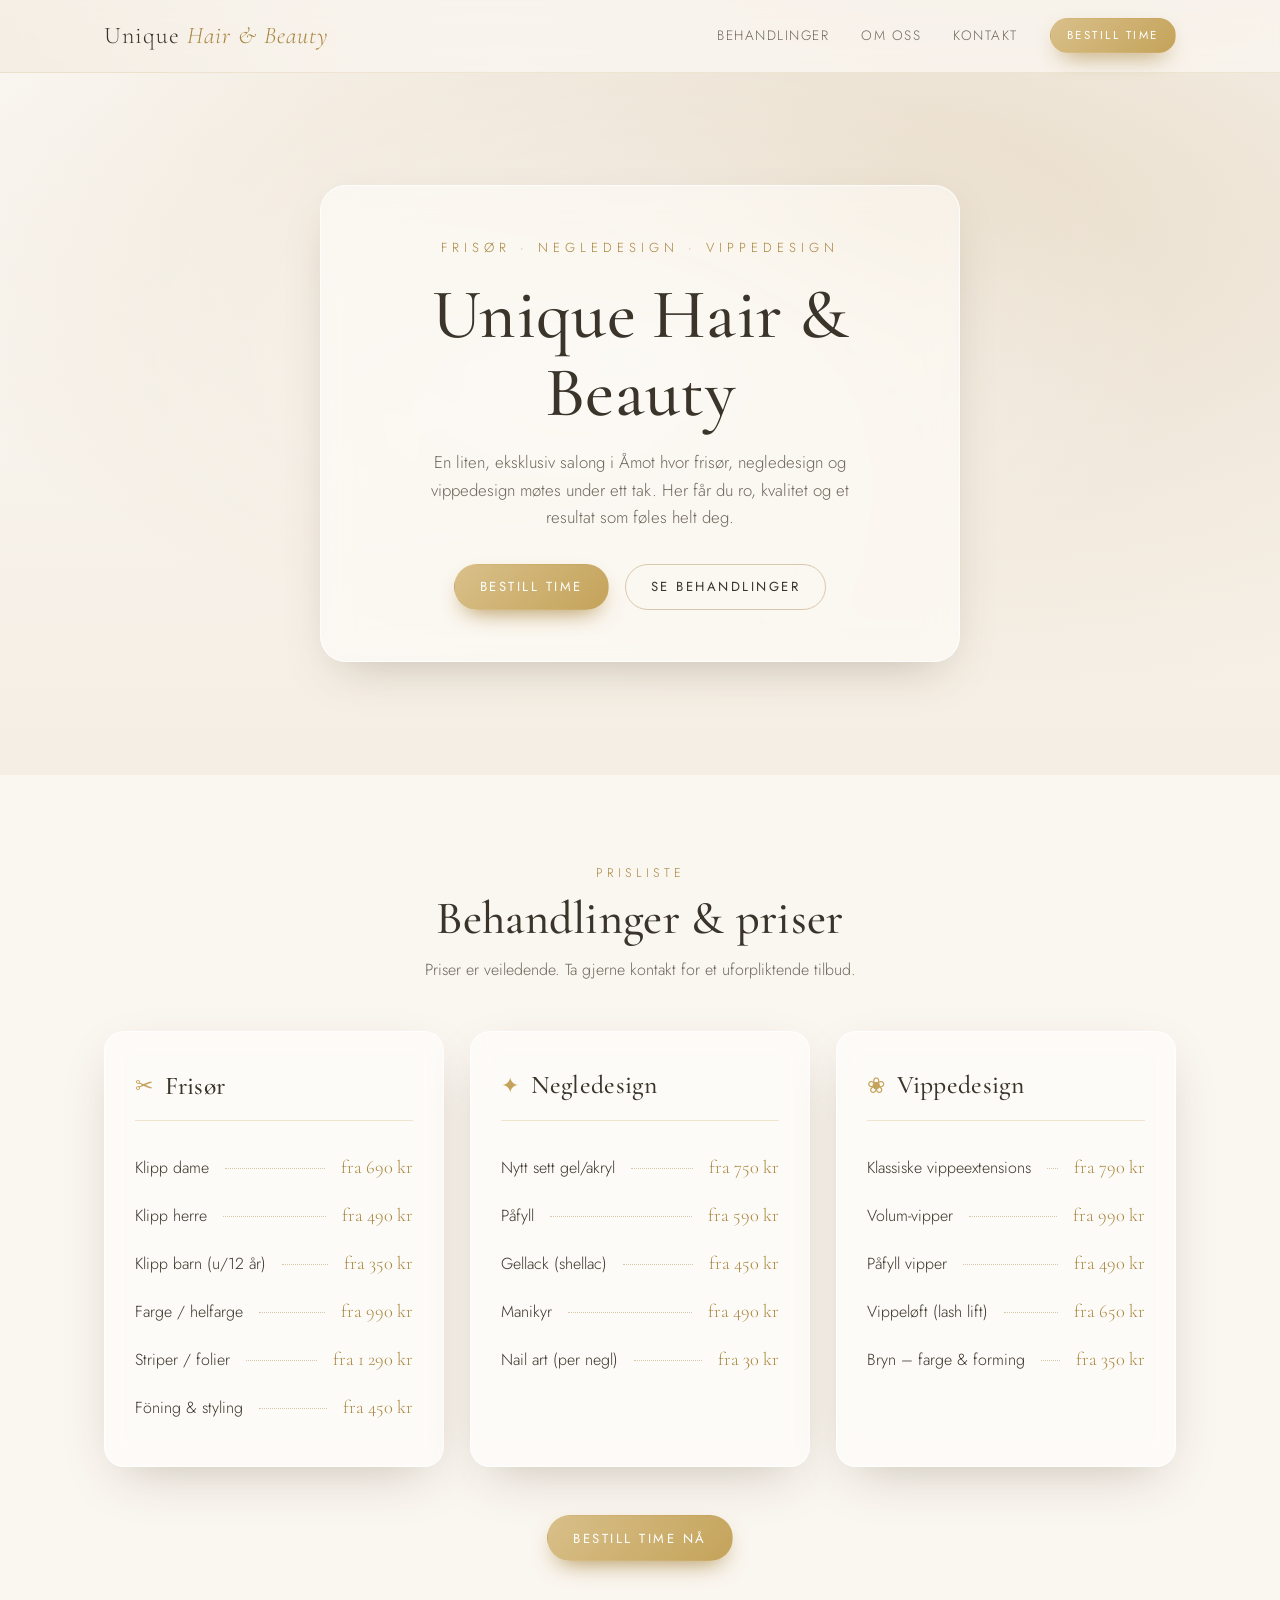
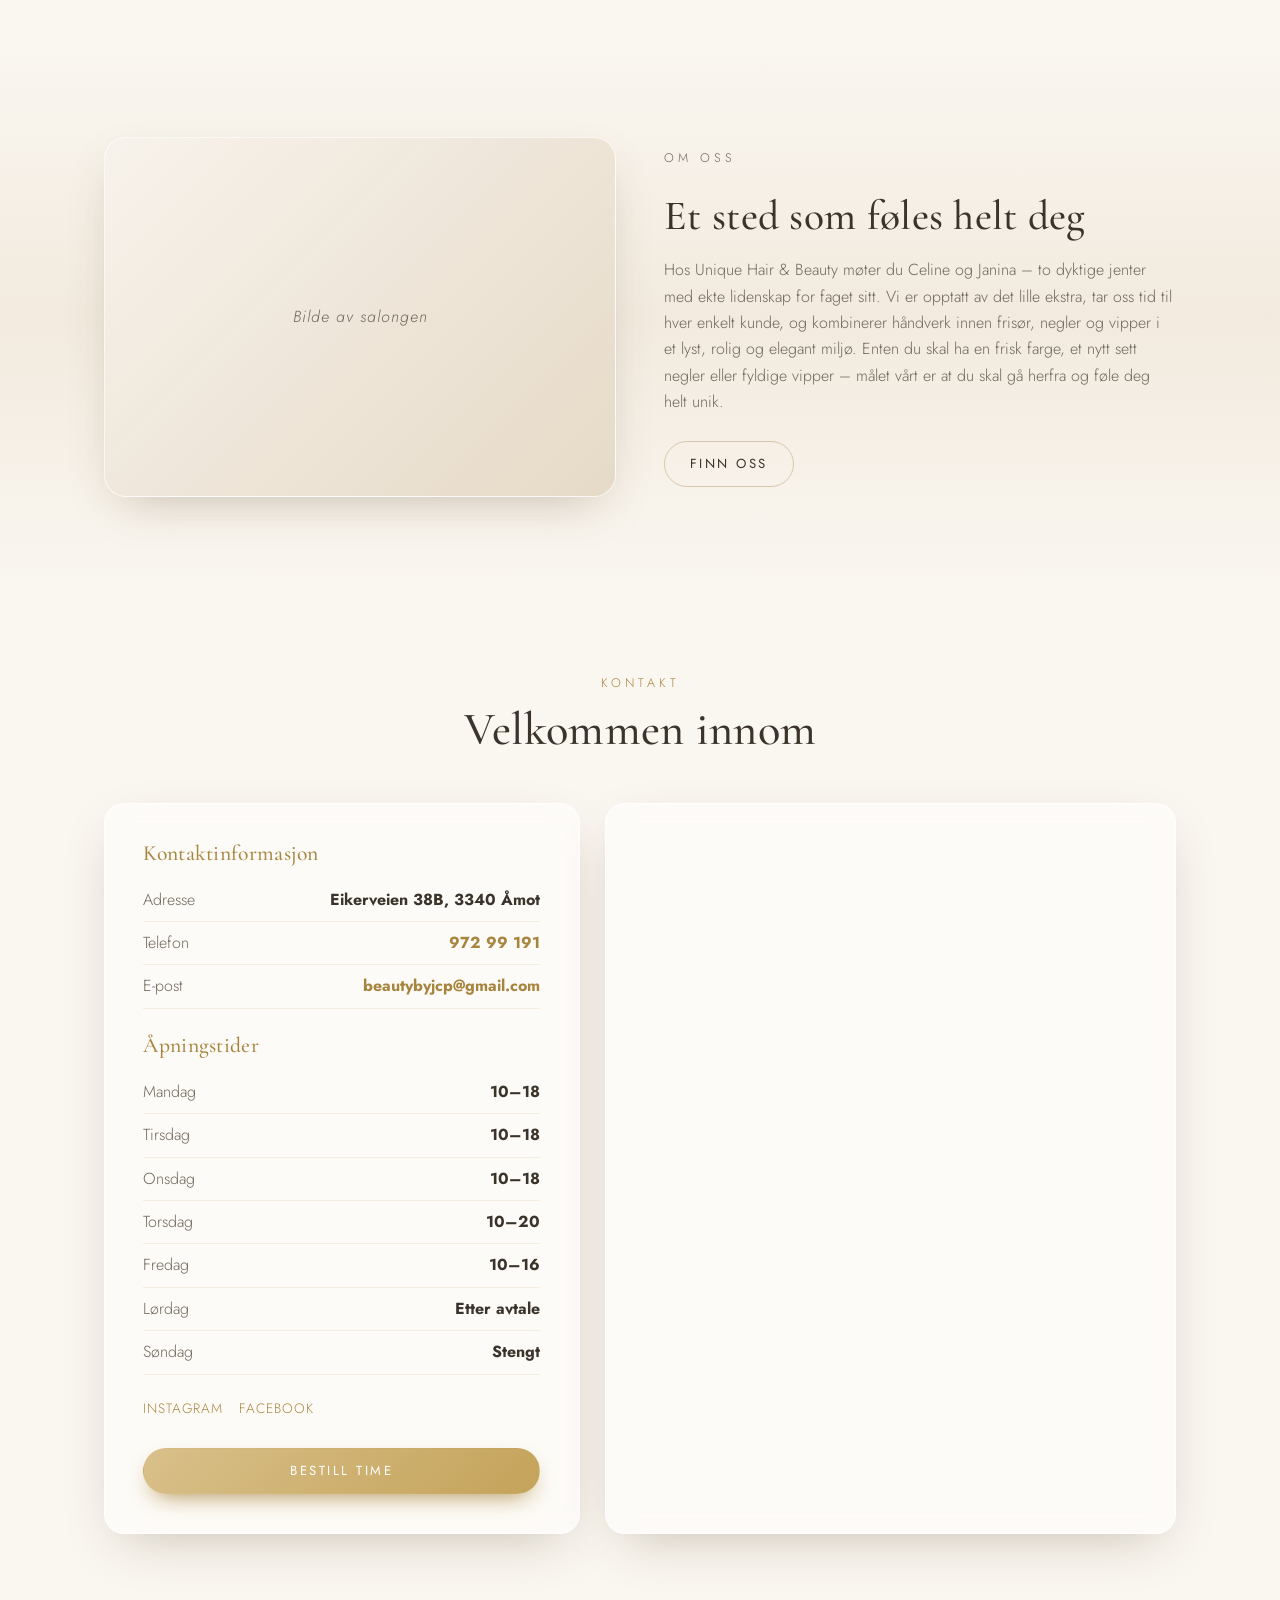
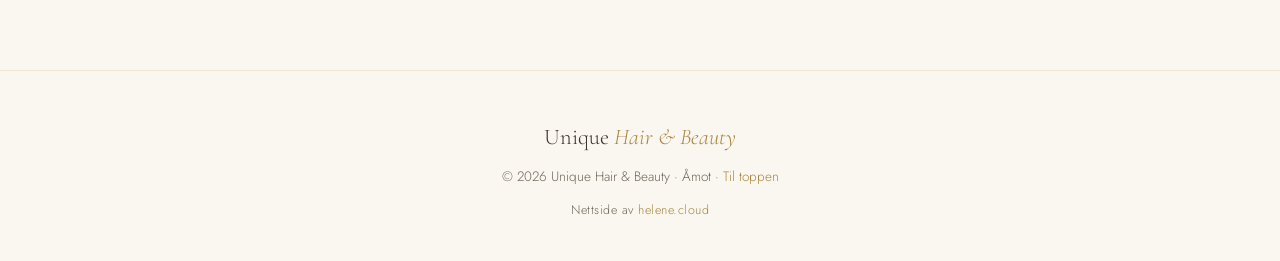
==== index.html @ 345d367b "Unique Hair & Beauty – nettside med CMS Statisk one-page med frostet-glass-design, behandlinger/pris" ====
<!DOCTYPE html>
<html lang="no">
<head>
  <meta charset="UTF-8" />
  <meta name="viewport" content="width=device-width, initial-scale=1.0" />
  <title>Unique Hair & Beauty – Frisør, negler og vipper i Åmot</title>
  <meta name="description" content="Unique Hair & Beauty i Åmot tilbyr frisør, negledesign og vippedesign i et lyst og elegant miljø. Bestill time enkelt på nett." />

  <!-- Open Graph (deling på Facebook/Insta) -->
  <meta property="og:title" content="Unique Hair & Beauty – Åmot" />
  <meta property="og:description" content="Frisør · Negledesign · Vippedesign i Åmot." />
  <meta property="og:type" content="website" />

  <!-- Fonter -->
  <link rel="preconnect" href="https://fonts.googleapis.com" />
  <link rel="preconnect" href="https://fonts.gstatic.com" crossorigin />
  <link href="https://fonts.googleapis.com/css2?family=Cormorant+Garamond:ital,wght@0,400;0,500;0,600;1,400&family=Jost:wght@300;400;500&display=swap" rel="stylesheet" />

  <link rel="icon" type="image/svg+xml" href="assets/favicon.svg" />
  <link rel="stylesheet" href="css/style.css" />
</head>
<body>

  <!-- ===================== NAVIGASJON ===================== -->
  <header class="nav" id="top">
    <div class="nav__inner">
      <a href="#top" class="nav__brand">
        <!-- Bytt ut med logo: <img src="assets/logo.png" alt="Unique Hair & Beauty" class="nav__logo"> -->
        <span class="nav__brand-text">Unique <em>Hair &amp; Beauty</em></span>
      </a>

      <nav class="nav__links" id="navLinks">
        <a href="#behandlinger">Behandlinger</a>
        <a href="#om">Om oss</a>
        <a href="#kontakt">Kontakt</a>
        <a href="#" class="btn btn--gold nav__cta" data-booking>Bestill time</a>
      </nav>

      <button class="nav__toggle" id="navToggle" aria-label="Meny">
        <span></span><span></span><span></span>
      </button>
    </div>
  </header>

  <!-- ===================== HERO ===================== -->
  <section class="hero">
    <div class="hero__overlay"></div>
    <div class="hero__content frost">
      <p class="hero__eyebrow" data-slagord>Frisør · Negledesign · Vippedesign</p>
      <h1 class="hero__title" data-navn>Unique Hair &amp; Beauty</h1>
      <p class="hero__lead" data-kort>En liten, eksklusiv salong i Åmot.</p>
      <div class="hero__actions">
        <a href="#" class="btn btn--gold" data-booking>Bestill time</a>
        <a href="#behandlinger" class="btn btn--ghost">Se behandlinger</a>
      </div>
    </div>
  </section>

  <!-- ===================== BEHANDLINGER & PRISER ===================== -->
  <section class="section" id="behandlinger">
    <div class="section__head">
      <p class="eyebrow">Prisliste</p>
      <h2>Behandlinger &amp; priser</h2>
      <p class="section__sub">Priser er veiledende. Ta gjerne kontakt for et uforpliktende tilbud.</p>
    </div>

    <div class="cards" id="prisCards">
      <!-- Fylles automatisk fra js/data.js -->
    </div>

    <div class="section__cta">
      <a href="#" class="btn btn--gold" data-booking>Bestill time nå</a>
    </div>
  </section>

  <!-- ===================== OM OSS ===================== -->
  <section class="section section--alt" id="om">
    <div class="om">
      <div class="om__media frost" aria-hidden="true">
        <!-- Bytt ut med bilde av salongen: <img src="assets/salong.jpg" alt="Salongen"> -->
        <span class="om__placeholder">Bilde av salongen</span>
      </div>
      <div class="om__text">
        <p class="eyebrow">Om oss</p>
        <h2>Et sted som føles helt deg</h2>
        <p data-omoss></p>
        <a href="#kontakt" class="btn btn--ghost">Finn oss</a>
      </div>
    </div>
  </section>

  <!-- ===================== KONTAKT ===================== -->
  <section class="section" id="kontakt">
    <div class="section__head">
      <p class="eyebrow">Kontakt</p>
      <h2>Velkommen innom</h2>
    </div>

    <div class="kontakt">
      <div class="kontakt__info frost">
        <h3>Kontaktinformasjon</h3>
        <ul class="kontakt__list">
          <li><span>Adresse</span><strong data-adresse>Åmot</strong></li>
          <li><span>Telefon</span><strong><a data-tel href="#">—</a></strong></li>
          <li><span>E-post</span><strong><a data-epost href="#">—</a></strong></li>
        </ul>

        <h3>Åpningstider</h3>
        <ul class="kontakt__hours" id="apningstider"></ul>

        <div class="kontakt__social" id="social"></div>

        <a href="#" class="btn btn--gold kontakt__book" data-booking>Bestill time</a>
      </div>

      <div class="kontakt__map frost">
        <!-- Google Maps: erstatt q= med nøyaktig adresse når den er klar -->
        <iframe
          title="Kart til Unique Hair & Beauty"
          src="https://www.google.com/maps?q=Åmot,%203340&output=embed"
          loading="lazy"
          referrerpolicy="no-referrer-when-downgrade"></iframe>
      </div>
    </div>
  </section>

  <!-- ===================== FOOTER ===================== -->
  <footer class="footer">
    <p class="footer__brand">Unique <em>Hair &amp; Beauty</em></p>
    <p class="footer__small">© <span id="year"></span> Unique Hair &amp; Beauty · Åmot ·
      <a href="#top">Til toppen</a></p>
    <p class="footer__credit">Nettside av <a href="https://helene.cloud" target="_blank" rel="noopener">helene.cloud</a></p>
  </footer>

  <script src="js/data.js"></script>
  <script src="js/main.js"></script>
</body>
</html>
---- css/style.css ----
/* ============================================================
   UNIQUE HAIR & BEAUTY – STIL
   Palett: hvit · beige · frost (frostet glass) · gulldetaljer
   ============================================================ */

:root {
  --white:      #ffffff;
  --cream:      #faf6f0;   /* svært lys beige bakgrunn */
  --beige:      #efe6d8;
  --beige-deep: #e3d4bd;
  --sand:       #d8c7ad;
  --gold:       #c4a35a;
  --gold-soft:  #d9c08a;
  --gold-deep:  #a8853f;
  --ink:        #3a342b;   /* myk mørk brun-grå tekst */
  --ink-soft:   #6f675b;
  --frost-bg:   rgba(255, 255, 255, 0.55);
  --frost-brd:  rgba(255, 255, 255, 0.75);
  --shadow:     0 18px 50px -20px rgba(90, 70, 40, 0.35);

  --serif: "Cormorant Garamond", Georgia, serif;
  --sans:  "Jost", "Helvetica Neue", Arial, sans-serif;

  --maxw: 1120px;
}

* { box-sizing: border-box; margin: 0; padding: 0; }

html { scroll-behavior: smooth; }

body {
  font-family: var(--sans);
  font-weight: 300;
  color: var(--ink);
  line-height: 1.65;
  background:
    radial-gradient(120% 90% at 80% -10%, var(--beige) 0%, transparent 55%),
    radial-gradient(110% 80% at -10% 10%, var(--beige-deep) 0%, transparent 45%),
    var(--cream);
  background-attachment: fixed;
  -webkit-font-smoothing: antialiased;
}

h1, h2, h3 { font-family: var(--serif); font-weight: 500; line-height: 1.1; letter-spacing: .3px; }
em { font-style: italic; }
a { color: inherit; text-decoration: none; }

/* ---- Frostet glass ---- */
.frost {
  background: var(--frost-bg);
  -webkit-backdrop-filter: blur(14px) saturate(140%);
  backdrop-filter: blur(14px) saturate(140%);
  border: 1px solid var(--frost-brd);
  box-shadow: var(--shadow);
}

/* ---- Knapper ---- */
.btn {
  display: inline-flex;
  align-items: center;
  justify-content: center;
  gap: .5em;
  padding: .85em 1.9em;
  font-family: var(--sans);
  font-size: .82rem;
  font-weight: 400;
  letter-spacing: 2.5px;
  text-transform: uppercase;
  border-radius: 999px;
  cursor: pointer;
  transition: transform .25s ease, box-shadow .25s ease, background .25s ease, color .25s ease;
  border: 1px solid transparent;
  white-space: nowrap;
}
.btn--gold {
  background: linear-gradient(135deg, var(--gold-soft), var(--gold));
  color: #fff;
  box-shadow: 0 10px 24px -10px var(--gold-deep);
}
.btn--gold:hover { transform: translateY(-2px); box-shadow: 0 16px 30px -12px var(--gold-deep); }
.btn--ghost {
  background: transparent;
  color: var(--ink);
  border-color: var(--sand);
}
.btn--ghost:hover { background: var(--white); border-color: var(--gold); color: var(--gold-deep); }

/* ---- Felles seksjoner ---- */
.eyebrow {
  font-size: .78rem;
  letter-spacing: 4px;
  text-transform: uppercase;
  color: var(--gold-deep);
  margin-bottom: .6rem;
}
.section { max-width: var(--maxw); margin: 0 auto; padding: 5.5rem 1.5rem; }
.section--alt { max-width: none; background: linear-gradient(180deg, transparent, rgba(227,212,189,.35), transparent); }
.section__head { text-align: center; max-width: 620px; margin: 0 auto 3rem; }
.section__head h2 { font-size: clamp(2rem, 4vw, 2.9rem); }
.section__sub { color: var(--ink-soft); margin-top: .8rem; }
.section__cta { text-align: center; margin-top: 3rem; }

/* ===================== NAV ===================== */
.nav {
  position: sticky; top: 0; z-index: 50;
  background: rgba(250, 246, 240, 0.7);
  -webkit-backdrop-filter: blur(12px);
  backdrop-filter: blur(12px);
  border-bottom: 1px solid rgba(196,163,90,.18);
}
.nav__inner {
  max-width: var(--maxw); margin: 0 auto;
  display: flex; align-items: center; justify-content: space-between;
  padding: 1rem 1.5rem;
}
.nav__brand-text { font-family: var(--serif); font-size: 1.5rem; letter-spacing: 1px; }
.nav__brand-text em { color: var(--gold-deep); }
.nav__logo { height: 46px; width: auto; display: block; }
.nav__links { display: flex; align-items: center; gap: 2rem; }
.nav__links a:not(.btn) {
  font-size: .85rem; letter-spacing: 1.5px; text-transform: uppercase;
  color: var(--ink-soft); position: relative; padding-bottom: 2px;
}
.nav__links a:not(.btn)::after {
  content: ""; position: absolute; left: 0; bottom: -2px; height: 1px; width: 0;
  background: var(--gold); transition: width .3s ease;
}
.nav__links a:not(.btn):hover { color: var(--ink); }
.nav__links a:not(.btn):hover::after { width: 100%; }
.nav__cta { padding: .6em 1.4em; font-size: .72rem; }

.nav__toggle { display: none; background: none; border: 0; cursor: pointer; padding: 8px; }
.nav__toggle span { display: block; width: 24px; height: 2px; background: var(--ink); margin: 5px 0; transition: .3s; }

/* ===================== HERO ===================== */
.hero {
  position: relative; min-height: 78vh;
  display: flex; align-items: center; justify-content: center;
  padding: 4rem 1.5rem;
  background:
    linear-gradient(180deg, rgba(255,255,255,.2), rgba(239,230,216,.5)),
    radial-gradient(80% 70% at 70% 20%, var(--beige-deep), transparent),
    var(--cream);
  overflow: hidden;
}
.hero__overlay {
  position: absolute; inset: 0;
  background: radial-gradient(60% 60% at 50% 40%, rgba(255,255,255,.5), transparent 70%);
  pointer-events: none;
}
.hero__content { position: relative; text-align: center; padding: 3.2rem 2.6rem; border-radius: 26px; max-width: 640px; }
.hero__eyebrow { font-size: .82rem; letter-spacing: 5px; text-transform: uppercase; color: var(--gold-deep); margin-bottom: 1.1rem; }
.hero__title { font-size: clamp(2.6rem, 7vw, 4.4rem); }
.hero__lead { color: var(--ink-soft); margin: 1.1rem auto 2rem; max-width: 440px; font-size: 1.05rem; }
.hero__actions { display: flex; gap: 1rem; justify-content: center; flex-wrap: wrap; }

/* ===================== KORT / PRISER ===================== */
.cards { display: grid; grid-template-columns: repeat(auto-fit, minmax(280px, 1fr)); gap: 1.6rem; }
.card {
  background: var(--frost-bg);
  -webkit-backdrop-filter: blur(14px) saturate(140%);
  backdrop-filter: blur(14px) saturate(140%);
  border: 1px solid var(--frost-brd);
  box-shadow: var(--shadow);
  border-radius: 20px; padding: 2.2rem 1.9rem;
  transition: transform .3s ease;
}
.card:hover { transform: translateY(-4px); }
.card__head { display: flex; align-items: center; gap: .7rem; margin-bottom: 1.4rem; padding-bottom: 1rem; border-bottom: 1px solid rgba(196,163,90,.25); }
.card__icon { font-size: 1.4rem; color: var(--gold); }
.card__title { font-size: 1.6rem; }
.price { display: flex; justify-content: space-between; align-items: baseline; gap: 1rem; padding: .55rem 0; }
.price__name { color: var(--ink); }
.price__dots { flex: 1; border-bottom: 1px dotted var(--sand); transform: translateY(-4px); }
.price__amount { font-family: var(--serif); font-size: 1.15rem; color: var(--gold-deep); white-space: nowrap; }

/* ===================== OM OSS ===================== */
.om {
  max-width: var(--maxw); margin: 0 auto; padding: 0 1.5rem;
  display: grid; grid-template-columns: 1fr 1fr; gap: 3rem; align-items: center;
}
.om__media {
  border-radius: 22px; min-height: 360px;
  display: flex; align-items: center; justify-content: center;
  background:
    linear-gradient(135deg, rgba(255,255,255,.5), rgba(216,199,173,.4)),
    var(--beige);
  overflow: hidden;
}
.om__media img { width: 100%; height: 100%; object-fit: cover; }
.om__placeholder { color: var(--ink-soft); font-style: italic; letter-spacing: 1px; }
.om__text h2 { font-size: clamp(1.9rem, 3.5vw, 2.6rem); margin: .3rem 0 1.1rem; }
.om__text p { color: var(--ink-soft); margin-bottom: 1.6rem; }

/* ===================== KONTAKT ===================== */
.kontakt { max-width: var(--maxw); margin: 0 auto; display: grid; grid-template-columns: 1fr 1.2fr; gap: 1.6rem; }
.kontakt__info { border-radius: 20px; padding: 2.4rem; }
.kontakt__info h3 { font-size: 1.35rem; margin: 1.6rem 0 .8rem; color: var(--gold-deep); }
.kontakt__info h3:first-child { margin-top: 0; }
.kontakt__list li, .kontakt__hours li {
  display: flex; justify-content: space-between; gap: 1rem;
  padding: .5rem 0; border-bottom: 1px solid rgba(196,163,90,.15);
}
.kontakt__list span, .kontakt__hours span { color: var(--ink-soft); }
.kontakt__list a { color: var(--gold-deep); }
.kontakt__social { display: flex; gap: 1rem; margin-top: 1.4rem; }
.kontakt__social a { color: var(--gold-deep); font-size: .85rem; letter-spacing: 1px; text-transform: uppercase; }
.kontakt__book { margin-top: 1.8rem; width: 100%; }
.kontakt__map { border-radius: 20px; overflow: hidden; min-height: 420px; }
.kontakt__map iframe { width: 100%; height: 100%; min-height: 420px; border: 0; display: block; }

/* ===================== FOOTER ===================== */
.footer { text-align: center; padding: 3rem 1.5rem 2.5rem; border-top: 1px solid rgba(196,163,90,.2); margin-top: 3rem; }
.footer__brand { font-family: var(--serif); font-size: 1.4rem; }
.footer__brand em { color: var(--gold-deep); }
.footer__small { color: var(--ink-soft); font-size: .85rem; margin-top: .6rem; }
.footer__small a { color: var(--gold-deep); }
.footer__credit { font-size: .78rem; color: var(--ink-soft); margin-top: .8rem; letter-spacing: .5px; }
.footer__credit a { color: var(--gold-deep); }

/* ===================== RESPONSIV ===================== */
@media (max-width: 820px) {
  .nav__toggle { display: block; }
  .nav__links {
    position: absolute; top: 100%; right: 0; left: 0;
    flex-direction: column; align-items: stretch; gap: 0;
    background: rgba(250,246,240,.97);
    -webkit-backdrop-filter: blur(12px); backdrop-filter: blur(12px);
    padding: 1rem 1.5rem 1.5rem;
    border-bottom: 1px solid rgba(196,163,90,.2);
    transform: translateY(-12px); opacity: 0; pointer-events: none; transition: .25s;
  }
  .nav__links.open { transform: translateY(0); opacity: 1; pointer-events: auto; }
  .nav__links a:not(.btn) { padding: .9rem 0; border-bottom: 1px solid rgba(196,163,90,.12); }
  .nav__cta { margin-top: .8rem; text-align: center; }
  .om { grid-template-columns: 1fr; }
  .kontakt { grid-template-columns: 1fr; }
}
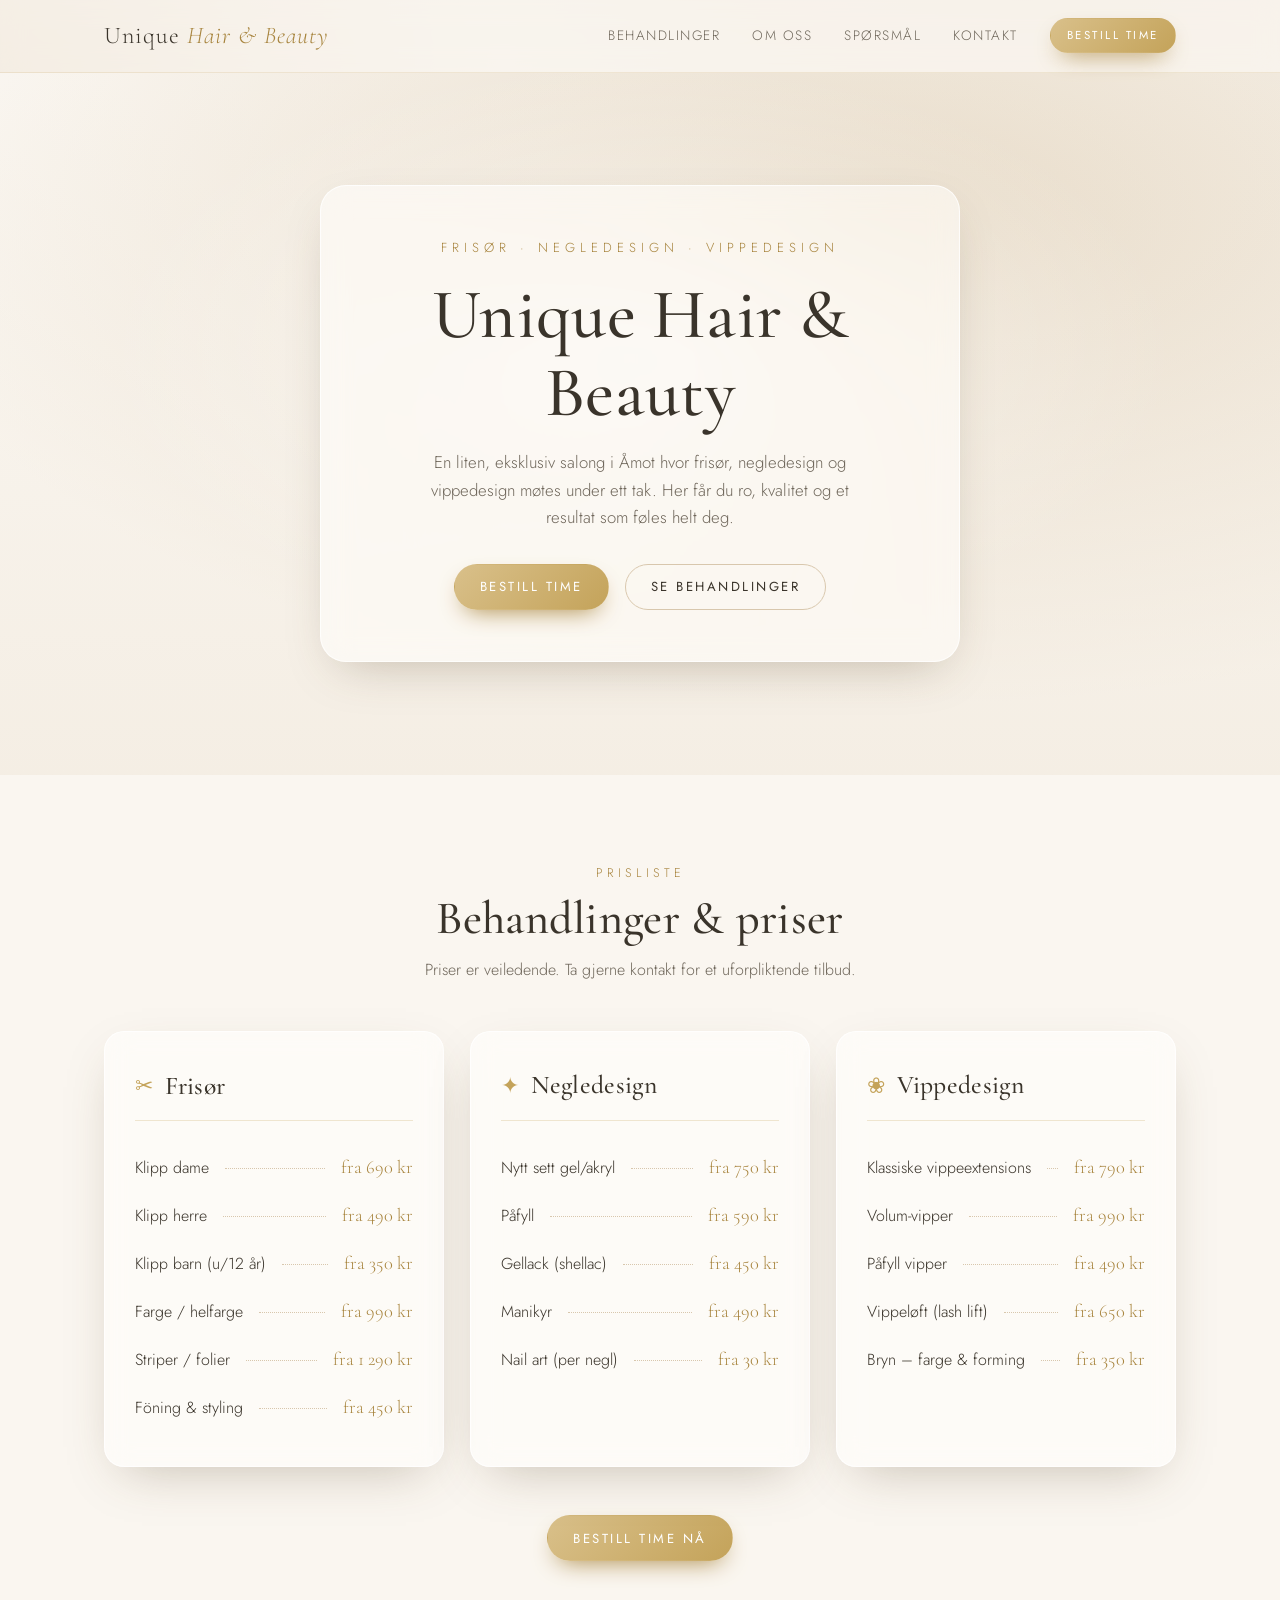
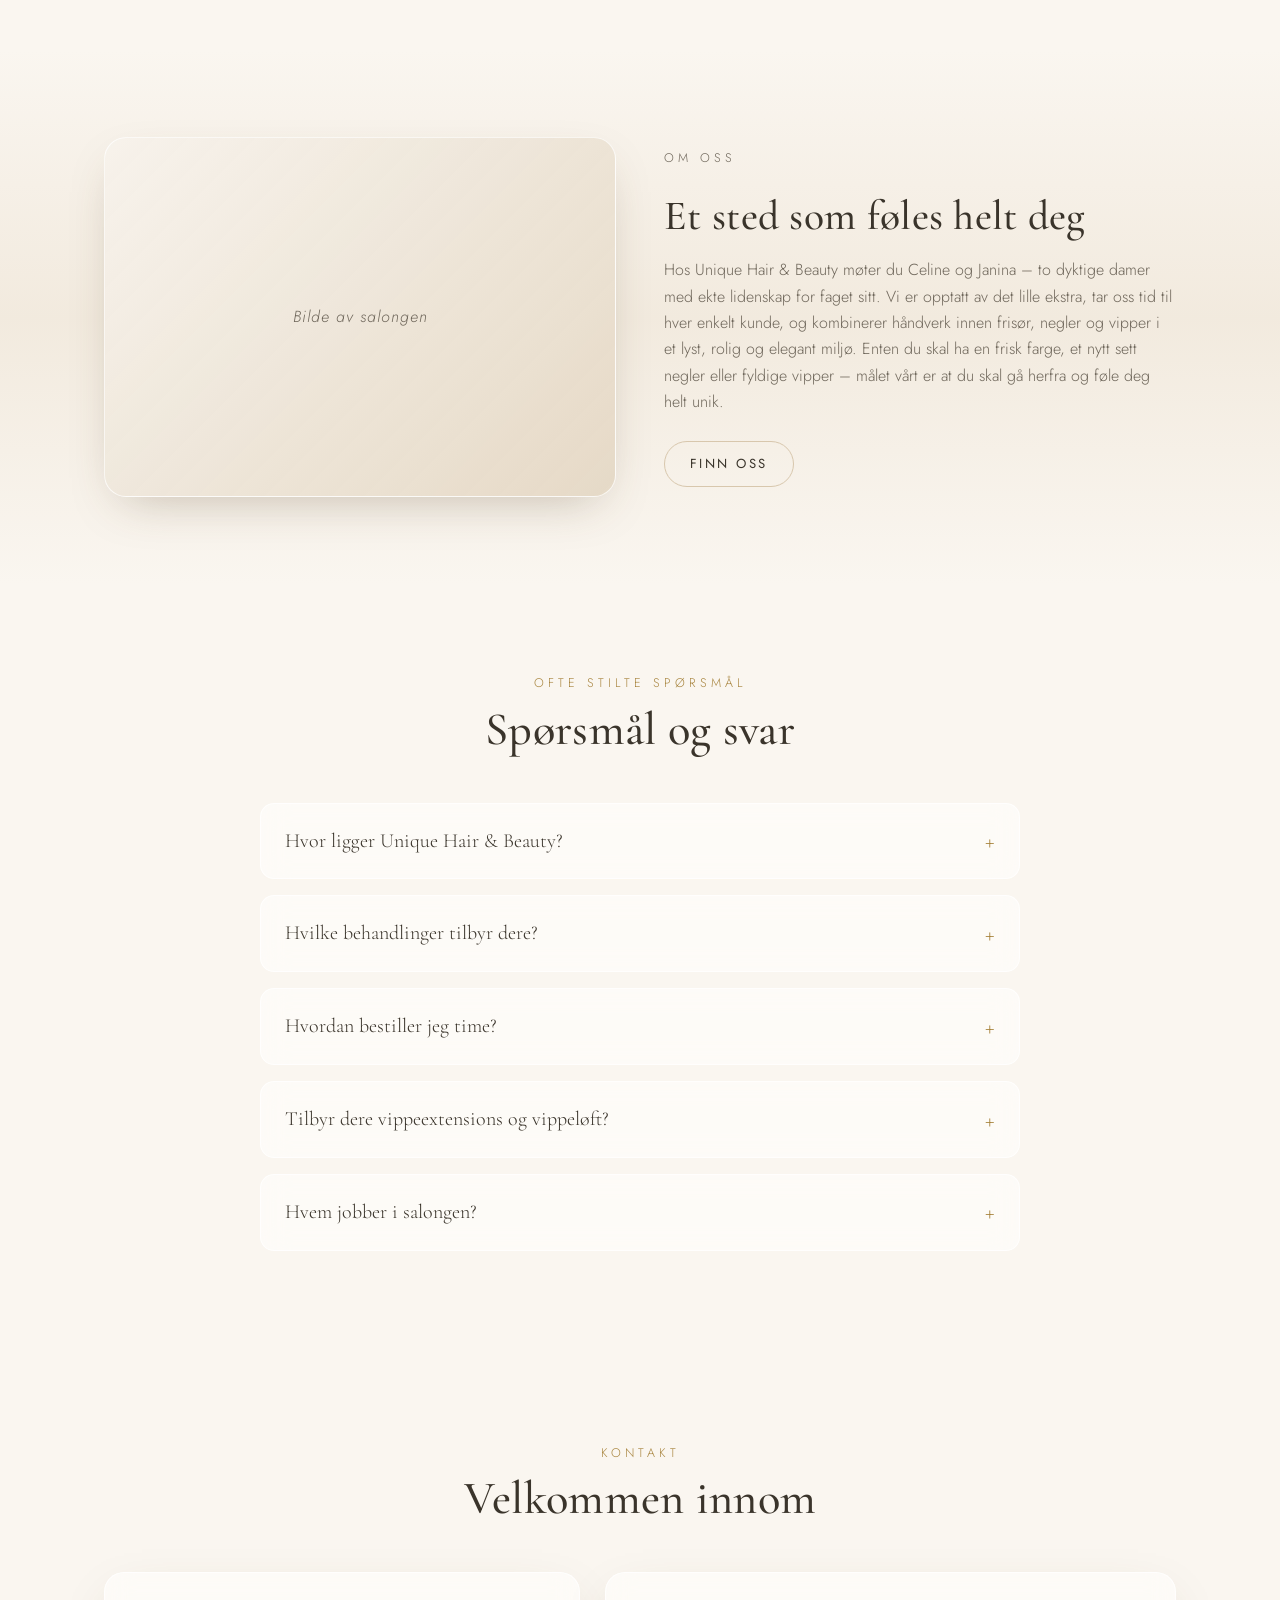
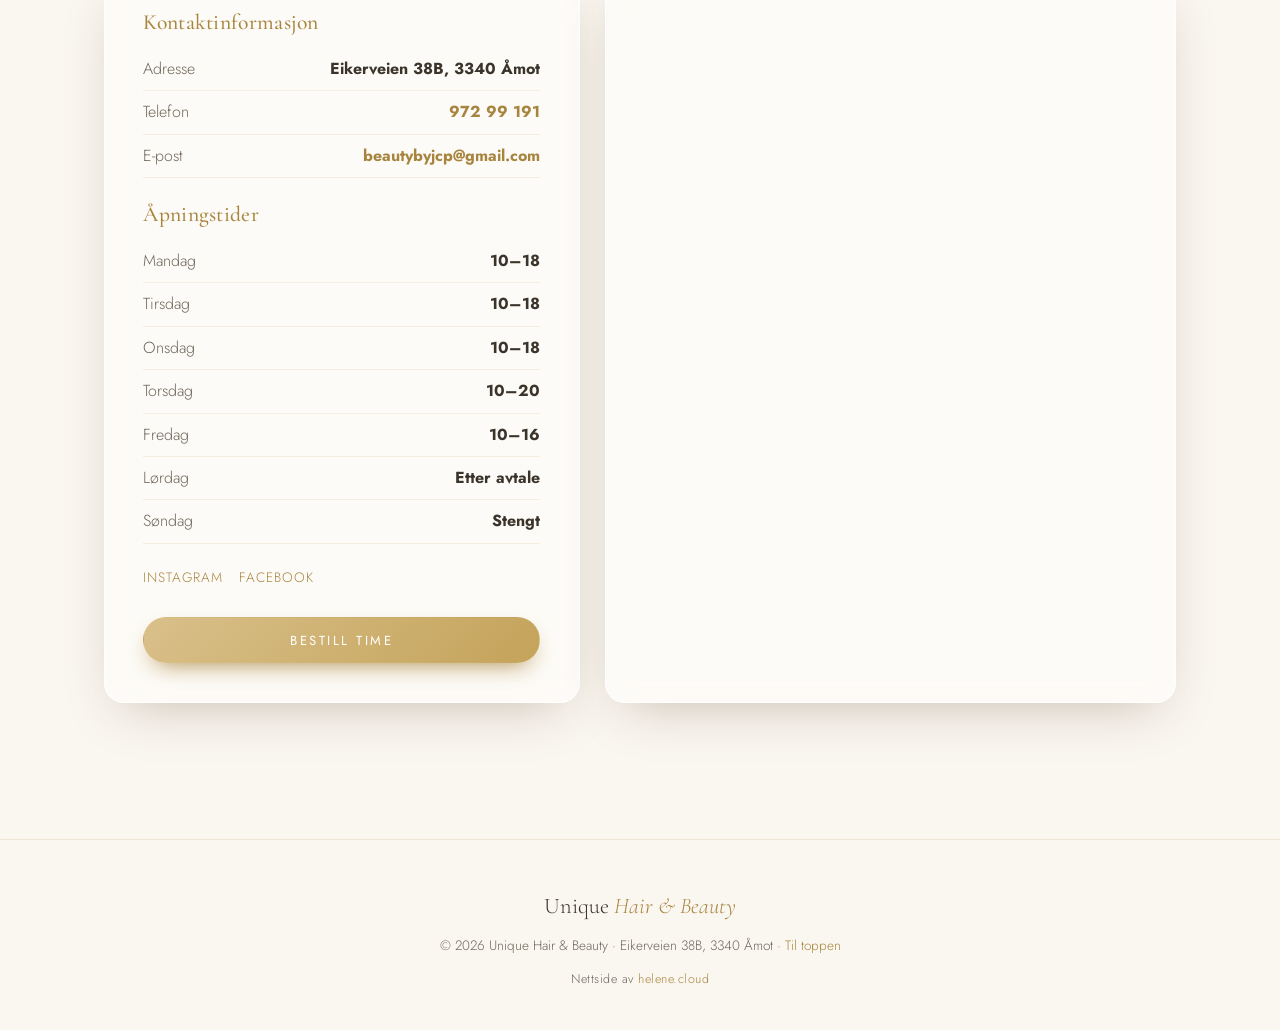
==== commit 0e196890: "SEO/AEO: JSON-LD, FAQ, meta/OG, robots+sitemap, a11y - LocalBusiness + FAQPage strukturerte data - F" ====
--- a/index.html
+++ b/index.html
@@ -3,131 +3,278 @@
 <head>
   <meta charset="UTF-8" />
   <meta name="viewport" content="width=device-width, initial-scale=1.0" />
-  <title>Unique Hair & Beauty – Frisør, negler og vipper i Åmot</title>
-  <meta name="description" content="Unique Hair & Beauty i Åmot tilbyr frisør, negledesign og vippedesign i et lyst og elegant miljø. Bestill time enkelt på nett." />
-
-  <!-- Open Graph (deling på Facebook/Insta) -->
-  <meta property="og:title" content="Unique Hair & Beauty – Åmot" />
-  <meta property="og:description" content="Frisør · Negledesign · Vippedesign i Åmot." />
+
+  <!-- ===== SEO: tittel & beskrivelse ===== -->
+  <title>Unique Hair &amp; Beauty – Frisør, negler og vipper i Åmot, Modum</title>
+  <meta name="description" content="Unique Hair & Beauty i Åmot (Modum) tilbyr frisør, negledesign og vippedesign i et lyst, elegant miljø. Bestill time enkelt på nett hos Celine og Janina." />
+  <meta name="keywords" content="frisør Åmot, frisør Modum, negledesign Åmot, vippeextensions Modum, vippeløft, neglesalong, frisørsalong Buskerud" />
+  <meta name="author" content="Unique Hair & Beauty" />
+  <meta name="robots" content="index, follow" />
+  <meta name="theme-color" content="#c4a35a" />
+
+  <!-- Sett inn riktig domene når siden er publisert: -->
+  <link rel="canonical" href="https://uniquehairbeauty.no/" />
+
+  <!-- Geo (lokal SEO) -->
+  <meta name="geo.region" content="NO" />
+  <meta name="geo.placename" content="Åmot, Modum" />
+
+  <!-- ===== Open Graph (deling på Facebook/Instagram) ===== -->
   <meta property="og:type" content="website" />
-
-  <!-- Fonter -->
+  <meta property="og:site_name" content="Unique Hair & Beauty" />
+  <meta property="og:title" content="Unique Hair & Beauty – Frisør, negler og vipper i Åmot" />
+  <meta property="og:description" content="Frisør · Negledesign · Vippedesign i Åmot, Modum. Bestill time enkelt på nett." />
+  <meta property="og:locale" content="nb_NO" />
+  <meta property="og:url" content="https://uniquehairbeauty.no/" />
+  <!-- Legg gjerne til et delebilde (1200×630): assets/og-image.jpg -->
+  <meta property="og:image" content="https://uniquehairbeauty.no/assets/og-image.jpg" />
+
+  <meta name="twitter:card" content="summary_large_image" />
+  <meta name="twitter:title" content="Unique Hair & Beauty – Åmot, Modum" />
+  <meta name="twitter:description" content="Frisør · Negledesign · Vippedesign. Bestill time på nett." />
+
+  <!-- ===== Fonter ===== -->
   <link rel="preconnect" href="https://fonts.googleapis.com" />
   <link rel="preconnect" href="https://fonts.gstatic.com" crossorigin />
   <link href="https://fonts.googleapis.com/css2?family=Cormorant+Garamond:ital,wght@0,400;0,500;0,600;1,400&family=Jost:wght@300;400;500&display=swap" rel="stylesheet" />
 
   <link rel="icon" type="image/svg+xml" href="assets/favicon.svg" />
+  <link rel="apple-touch-icon" href="assets/favicon.svg" />
   <link rel="stylesheet" href="css/style.css" />
+
+  <!-- =====================================================================
+       STRUKTURERTE DATA (JSON-LD) – for Google og AI-svarmotorer (AEO).
+       MERK: Hvis adresse, telefon eller åpningstider endres, oppdater også
+       verdiene her (de er bevisst statiske for at søkeroboter skal lese dem).
+       ===================================================================== -->
+  <script type="application/ld+json">
+  {
+    "@context": "https://schema.org",
+    "@type": ["HairSalon", "BeautySalon"],
+    "name": "Unique Hair & Beauty",
+    "description": "Salong i Åmot, Modum med frisør, negledesign og vippedesign.",
+    "image": "https://uniquehairbeauty.no/assets/og-image.jpg",
+    "url": "https://uniquehairbeauty.no/",
+    "telephone": "+4797299191",
+    "email": "beautybyjcp@gmail.com",
+    "priceRange": "$$",
+    "currenciesAccepted": "NOK",
+    "address": {
+      "@type": "PostalAddress",
+      "streetAddress": "Eikerveien 38B",
+      "postalCode": "3340",
+      "addressLocality": "Åmot",
+      "addressRegion": "Buskerud",
+      "addressCountry": "NO"
+    },
+    "areaServed": { "@type": "AdministrativeArea", "name": "Modum" },
+    "hasMap": "https://www.google.com/maps?q=Eikerveien+38B,+3340+Åmot",
+    "sameAs": [
+      "https://www.instagram.com/unique.hair.and.beauty",
+      "https://www.facebook.com/profile.php?id=61584111800210"
+    ],
+    "openingHoursSpecification": [
+      { "@type": "OpeningHoursSpecification", "dayOfWeek": ["Monday","Tuesday","Wednesday"], "opens": "10:00", "closes": "18:00" },
+      { "@type": "OpeningHoursSpecification", "dayOfWeek": "Thursday", "opens": "10:00", "closes": "20:00" },
+      { "@type": "OpeningHoursSpecification", "dayOfWeek": "Friday", "opens": "10:00", "closes": "16:00" }
+    ],
+    "makesOffer": [
+      { "@type": "Offer", "itemOffered": { "@type": "Service", "name": "Frisør" } },
+      { "@type": "Offer", "itemOffered": { "@type": "Service", "name": "Negledesign" } },
+      { "@type": "Offer", "itemOffered": { "@type": "Service", "name": "Vippedesign" } }
+    ]
+  }
+  </script>
+
+  <script type="application/ld+json">
+  {
+    "@context": "https://schema.org",
+    "@type": "FAQPage",
+    "mainEntity": [
+      {
+        "@type": "Question",
+        "name": "Hvor ligger Unique Hair & Beauty?",
+        "acceptedAnswer": { "@type": "Answer", "text": "Vi holder til i Eikerveien 38B, 3340 Åmot i Modum kommune." }
+      },
+      {
+        "@type": "Question",
+        "name": "Hvilke behandlinger tilbyr dere?",
+        "acceptedAnswer": { "@type": "Answer", "text": "Vi tilbyr frisør, negledesign og vippedesign – alt under ett tak." }
+      },
+      {
+        "@type": "Question",
+        "name": "Hvordan bestiller jeg time?",
+        "acceptedAnswer": { "@type": "Answer", "text": "Du booker enkelt på nett via Timma-siden vår, eller ringer oss på 972 99 191." }
+      },
+      {
+        "@type": "Question",
+        "name": "Tilbyr dere vippeextensions og vippeløft?",
+        "acceptedAnswer": { "@type": "Answer", "text": "Ja. Vi tilbyr både klassiske vippeextensions, volum-vipper, påfyll og vippeløft (lash lift)." }
+      },
+      {
+        "@type": "Question",
+        "name": "Hvem jobber i salongen?",
+        "acceptedAnswer": { "@type": "Answer", "text": "Du møter Celine og Janina, som begge har lidenskap for frisør, negler og vipper." }
+      }
+    ]
+  }
+  </script>
 </head>
 <body>
+
+  <a href="#hovedinnhold" class="skip-link">Hopp til innhold</a>
 
   <!-- ===================== NAVIGASJON ===================== -->
   <header class="nav" id="top">
     <div class="nav__inner">
-      <a href="#top" class="nav__brand">
+      <a href="#top" class="nav__brand" aria-label="Unique Hair & Beauty – til toppen">
         <!-- Bytt ut med logo: <img src="assets/logo.png" alt="Unique Hair & Beauty" class="nav__logo"> -->
         <span class="nav__brand-text">Unique <em>Hair &amp; Beauty</em></span>
       </a>
 
-      <nav class="nav__links" id="navLinks">
+      <nav class="nav__links" id="navLinks" aria-label="Hovedmeny">
         <a href="#behandlinger">Behandlinger</a>
         <a href="#om">Om oss</a>
+        <a href="#faq">Spørsmål</a>
         <a href="#kontakt">Kontakt</a>
         <a href="#" class="btn btn--gold nav__cta" data-booking>Bestill time</a>
       </nav>
 
-      <button class="nav__toggle" id="navToggle" aria-label="Meny">
+      <button class="nav__toggle" id="navToggle" aria-label="Åpne meny" aria-expanded="false" aria-controls="navLinks">
         <span></span><span></span><span></span>
       </button>
     </div>
   </header>
 
-  <!-- ===================== HERO ===================== -->
-  <section class="hero">
-    <div class="hero__overlay"></div>
-    <div class="hero__content frost">
-      <p class="hero__eyebrow" data-slagord>Frisør · Negledesign · Vippedesign</p>
-      <h1 class="hero__title" data-navn>Unique Hair &amp; Beauty</h1>
-      <p class="hero__lead" data-kort>En liten, eksklusiv salong i Åmot.</p>
-      <div class="hero__actions">
-        <a href="#" class="btn btn--gold" data-booking>Bestill time</a>
-        <a href="#behandlinger" class="btn btn--ghost">Se behandlinger</a>
-      </div>
-    </div>
-  </section>
-
-  <!-- ===================== BEHANDLINGER & PRISER ===================== -->
-  <section class="section" id="behandlinger">
-    <div class="section__head">
-      <p class="eyebrow">Prisliste</p>
-      <h2>Behandlinger &amp; priser</h2>
-      <p class="section__sub">Priser er veiledende. Ta gjerne kontakt for et uforpliktende tilbud.</p>
-    </div>
-
-    <div class="cards" id="prisCards">
-      <!-- Fylles automatisk fra js/data.js -->
-    </div>
-
-    <div class="section__cta">
-      <a href="#" class="btn btn--gold" data-booking>Bestill time nå</a>
-    </div>
-  </section>
-
-  <!-- ===================== OM OSS ===================== -->
-  <section class="section section--alt" id="om">
-    <div class="om">
-      <div class="om__media frost" aria-hidden="true">
-        <!-- Bytt ut med bilde av salongen: <img src="assets/salong.jpg" alt="Salongen"> -->
-        <span class="om__placeholder">Bilde av salongen</span>
-      </div>
-      <div class="om__text">
-        <p class="eyebrow">Om oss</p>
-        <h2>Et sted som føles helt deg</h2>
-        <p data-omoss></p>
-        <a href="#kontakt" class="btn btn--ghost">Finn oss</a>
-      </div>
-    </div>
-  </section>
-
-  <!-- ===================== KONTAKT ===================== -->
-  <section class="section" id="kontakt">
-    <div class="section__head">
-      <p class="eyebrow">Kontakt</p>
-      <h2>Velkommen innom</h2>
-    </div>
-
-    <div class="kontakt">
-      <div class="kontakt__info frost">
-        <h3>Kontaktinformasjon</h3>
-        <ul class="kontakt__list">
-          <li><span>Adresse</span><strong data-adresse>Åmot</strong></li>
-          <li><span>Telefon</span><strong><a data-tel href="#">—</a></strong></li>
-          <li><span>E-post</span><strong><a data-epost href="#">—</a></strong></li>
-        </ul>
-
-        <h3>Åpningstider</h3>
-        <ul class="kontakt__hours" id="apningstider"></ul>
-
-        <div class="kontakt__social" id="social"></div>
-
-        <a href="#" class="btn btn--gold kontakt__book" data-booking>Bestill time</a>
-      </div>
-
-      <div class="kontakt__map frost">
-        <!-- Google Maps: erstatt q= med nøyaktig adresse når den er klar -->
-        <iframe
-          title="Kart til Unique Hair & Beauty"
-          src="https://www.google.com/maps?q=Åmot,%203340&output=embed"
-          loading="lazy"
-          referrerpolicy="no-referrer-when-downgrade"></iframe>
-      </div>
-    </div>
-  </section>
+  <main id="hovedinnhold">
+
+    <!-- ===================== HERO ===================== -->
+    <section class="hero" aria-label="Velkommen">
+      <div class="hero__overlay"></div>
+      <div class="hero__content frost">
+        <p class="hero__eyebrow" data-slagord>Frisør · Negledesign · Vippedesign</p>
+        <h1 class="hero__title" data-navn>Unique Hair &amp; Beauty</h1>
+        <p class="hero__lead" data-kort>En liten, eksklusiv salong i Åmot.</p>
+        <div class="hero__actions">
+          <a href="#" class="btn btn--gold" data-booking>Bestill time</a>
+          <a href="#behandlinger" class="btn btn--ghost">Se behandlinger</a>
+        </div>
+      </div>
+    </section>
+
+    <noscript>
+      <div class="noscript">
+        <h2>Unique Hair &amp; Beauty – Åmot, Modum</h2>
+        <p>Frisør, negledesign og vippedesign hos Celine og Janina.
+           Adresse: Eikerveien 38B, 3340 Åmot. Telefon: 972 99 191.
+           Bestill time: <a href="https://bestill.timma.no/uniquehairandbeauty">bestill.timma.no/uniquehairandbeauty</a>.</p>
+      </div>
+    </noscript>
+
+    <!-- ===================== BEHANDLINGER & PRISER ===================== -->
+    <section class="section" id="behandlinger" aria-labelledby="behandlinger-tittel">
+      <div class="section__head">
+        <p class="eyebrow">Prisliste</p>
+        <h2 id="behandlinger-tittel">Behandlinger &amp; priser</h2>
+        <p class="section__sub">Priser er veiledende. Ta gjerne kontakt for et uforpliktende tilbud.</p>
+      </div>
+
+      <div class="cards" id="prisCards">
+        <!-- Fylles automatisk fra content/innhold.json -->
+      </div>
+
+      <div class="section__cta">
+        <a href="#" class="btn btn--gold" data-booking>Bestill time nå</a>
+      </div>
+    </section>
+
+    <!-- ===================== OM OSS ===================== -->
+    <section class="section section--alt" id="om" aria-labelledby="om-tittel">
+      <div class="om">
+        <div class="om__media frost" aria-hidden="true">
+          <!-- Bytt ut med bilde av salongen: <img src="assets/salong.jpg" alt="Interiør hos Unique Hair & Beauty i Åmot"> -->
+          <span class="om__placeholder">Bilde av salongen</span>
+        </div>
+        <div class="om__text">
+          <p class="eyebrow">Om oss</p>
+          <h2 id="om-tittel">Et sted som føles helt deg</h2>
+          <p data-omoss></p>
+          <a href="#kontakt" class="btn btn--ghost">Finn oss</a>
+        </div>
+      </div>
+    </section>
+
+    <!-- ===================== FAQ (bra for AEO/AI-svarmotorer) ===================== -->
+    <section class="section" id="faq" aria-labelledby="faq-tittel">
+      <div class="section__head">
+        <p class="eyebrow">Ofte stilte spørsmål</p>
+        <h2 id="faq-tittel">Spørsmål og svar</h2>
+      </div>
+      <div class="faq">
+        <details class="faq__item">
+          <summary>Hvor ligger Unique Hair &amp; Beauty?</summary>
+          <p>Vi holder til i Eikerveien 38B, 3340 Åmot i Modum kommune.</p>
+        </details>
+        <details class="faq__item">
+          <summary>Hvilke behandlinger tilbyr dere?</summary>
+          <p>Vi tilbyr frisør, negledesign og vippedesign – alt under ett tak.</p>
+        </details>
+        <details class="faq__item">
+          <summary>Hvordan bestiller jeg time?</summary>
+          <p>Du booker enkelt på nett via <a href="#" data-booking>Timma-siden vår</a>, eller ringer oss på 972 99 191.</p>
+        </details>
+        <details class="faq__item">
+          <summary>Tilbyr dere vippeextensions og vippeløft?</summary>
+          <p>Ja. Vi tilbyr både klassiske vippeextensions, volum-vipper, påfyll og vippeløft (lash lift).</p>
+        </details>
+        <details class="faq__item">
+          <summary>Hvem jobber i salongen?</summary>
+          <p>Du møter Celine og Janina, som begge har lidenskap for frisør, negler og vipper.</p>
+        </details>
+      </div>
+    </section>
+
+    <!-- ===================== KONTAKT ===================== -->
+    <section class="section" id="kontakt" aria-labelledby="kontakt-tittel">
+      <div class="section__head">
+        <p class="eyebrow">Kontakt</p>
+        <h2 id="kontakt-tittel">Velkommen innom</h2>
+      </div>
+
+      <div class="kontakt">
+        <div class="kontakt__info frost">
+          <h3>Kontaktinformasjon</h3>
+          <ul class="kontakt__list">
+            <li><span>Adresse</span><strong data-adresse>Åmot</strong></li>
+            <li><span>Telefon</span><strong><a data-tel href="#">—</a></strong></li>
+            <li><span>E-post</span><strong><a data-epost href="#">—</a></strong></li>
+          </ul>
+
+          <h3>Åpningstider</h3>
+          <ul class="kontakt__hours" id="apningstider"></ul>
+
+          <div class="kontakt__social" id="social"></div>
+
+          <a href="#" class="btn btn--gold kontakt__book" data-booking>Bestill time</a>
+        </div>
+
+        <div class="kontakt__map frost">
+          <!-- Google Maps: oppdateres automatisk fra adressen i content/innhold.json -->
+          <iframe
+            title="Kart til Unique Hair & Beauty i Åmot"
+            src="https://www.google.com/maps?q=Eikerveien%2038B,%203340%20%C3%85mot&output=embed"
+            loading="lazy"
+            referrerpolicy="no-referrer-when-downgrade"></iframe>
+        </div>
+      </div>
+    </section>
+
+  </main>
 
   <!-- ===================== FOOTER ===================== -->
   <footer class="footer">
     <p class="footer__brand">Unique <em>Hair &amp; Beauty</em></p>
-    <p class="footer__small">© <span id="year"></span> Unique Hair &amp; Beauty · Åmot ·
+    <p class="footer__small">© <span id="year"></span> Unique Hair &amp; Beauty · Eikerveien 38B, 3340 Åmot ·
       <a href="#top">Til toppen</a></p>
     <p class="footer__credit">Nettside av <a href="https://helene.cloud" target="_blank" rel="noopener">helene.cloud</a></p>
   </footer>
--- a/css/style.css
+++ b/css/style.css
@@ -44,6 +44,22 @@
 h1, h2, h3 { font-family: var(--serif); font-weight: 500; line-height: 1.1; letter-spacing: .3px; }
 em { font-style: italic; }
 a { color: inherit; text-decoration: none; }
+
+/* ---- Hopp til innhold (tilgjengelighet) ---- */
+.skip-link {
+  position: absolute; left: 50%; top: -60px; transform: translateX(-50%);
+  z-index: 100; padding: .7em 1.4em; border-radius: 0 0 12px 12px;
+  background: var(--gold); color: #fff; font-size: .85rem; letter-spacing: 1px;
+  transition: top .2s ease;
+}
+.skip-link:focus { top: 0; }
+
+/* ---- Synlig fokus for tastaturbrukere ---- */
+:focus-visible { outline: 2px solid var(--gold-deep); outline-offset: 3px; border-radius: 4px; }
+
+/* ---- noscript-fallback ---- */
+.noscript { max-width: 700px; margin: 2rem auto; padding: 1.5rem; text-align: center; }
+.noscript a { color: var(--gold-deep); }
 
 /* ---- Frostet glass ---- */
 .frost {
@@ -209,6 +225,25 @@
 .kontakt__map { border-radius: 20px; overflow: hidden; min-height: 420px; }
 .kontakt__map iframe { width: 100%; height: 100%; min-height: 420px; border: 0; display: block; }
 
+/* ===================== FAQ ===================== */
+.faq { max-width: 760px; margin: 0 auto; }
+.faq__item {
+  background: var(--frost-bg);
+  -webkit-backdrop-filter: blur(14px) saturate(140%);
+  backdrop-filter: blur(14px) saturate(140%);
+  border: 1px solid var(--frost-brd);
+  border-radius: 14px; margin-bottom: 1rem; overflow: hidden;
+}
+.faq__item summary {
+  cursor: pointer; list-style: none; padding: 1.1rem 1.5rem;
+  font-family: var(--serif); font-size: 1.25rem; color: var(--ink);
+  display: flex; justify-content: space-between; align-items: center; gap: 1rem;
+}
+.faq__item summary::-webkit-details-marker { display: none; }
+.faq__item summary::after { content: "+"; color: var(--gold-deep); font-size: 1.5rem; transition: transform .25s ease; }
+.faq__item[open] summary::after { transform: rotate(45deg); }
+.faq__item p { padding: 0 1.5rem 1.3rem; color: var(--ink-soft); margin: 0; }
+
 /* ===================== FOOTER ===================== */
 .footer { text-align: center; padding: 3rem 1.5rem 2.5rem; border-top: 1px solid rgba(196,163,90,.2); margin-top: 3rem; }
 .footer__brand { font-family: var(--serif); font-size: 1.4rem; }
@@ -217,6 +252,11 @@
 .footer__small a { color: var(--gold-deep); }
 .footer__credit { font-size: .78rem; color: var(--ink-soft); margin-top: .8rem; letter-spacing: .5px; }
 .footer__credit a { color: var(--gold-deep); }
+
+/* ---- Redusert bevegelse (tilgjengelighet) ---- */
+@media (prefers-reduced-motion: reduce) {
+  * { animation-duration: .001ms !important; transition-duration: .001ms !important; scroll-behavior: auto !important; }
+}
 
 /* ===================== RESPONSIV ===================== */
 @media (max-width: 820px) {
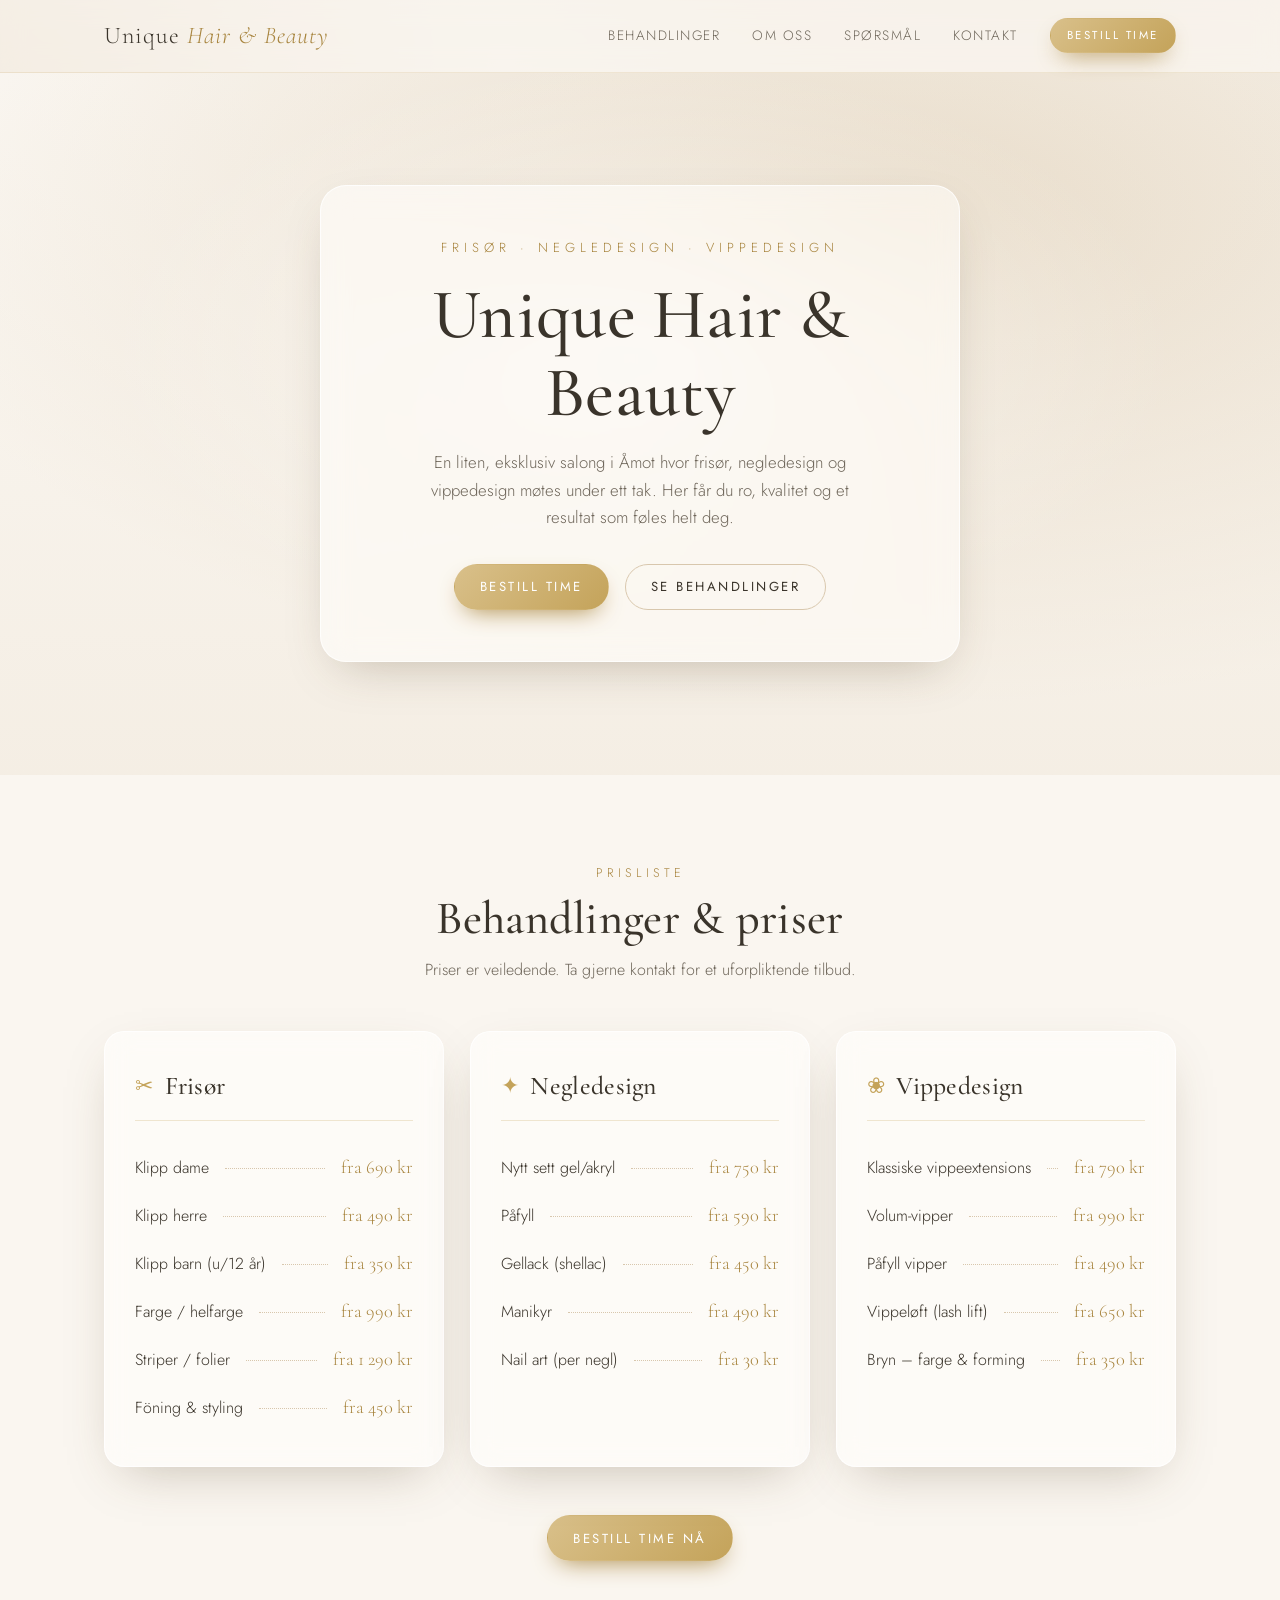
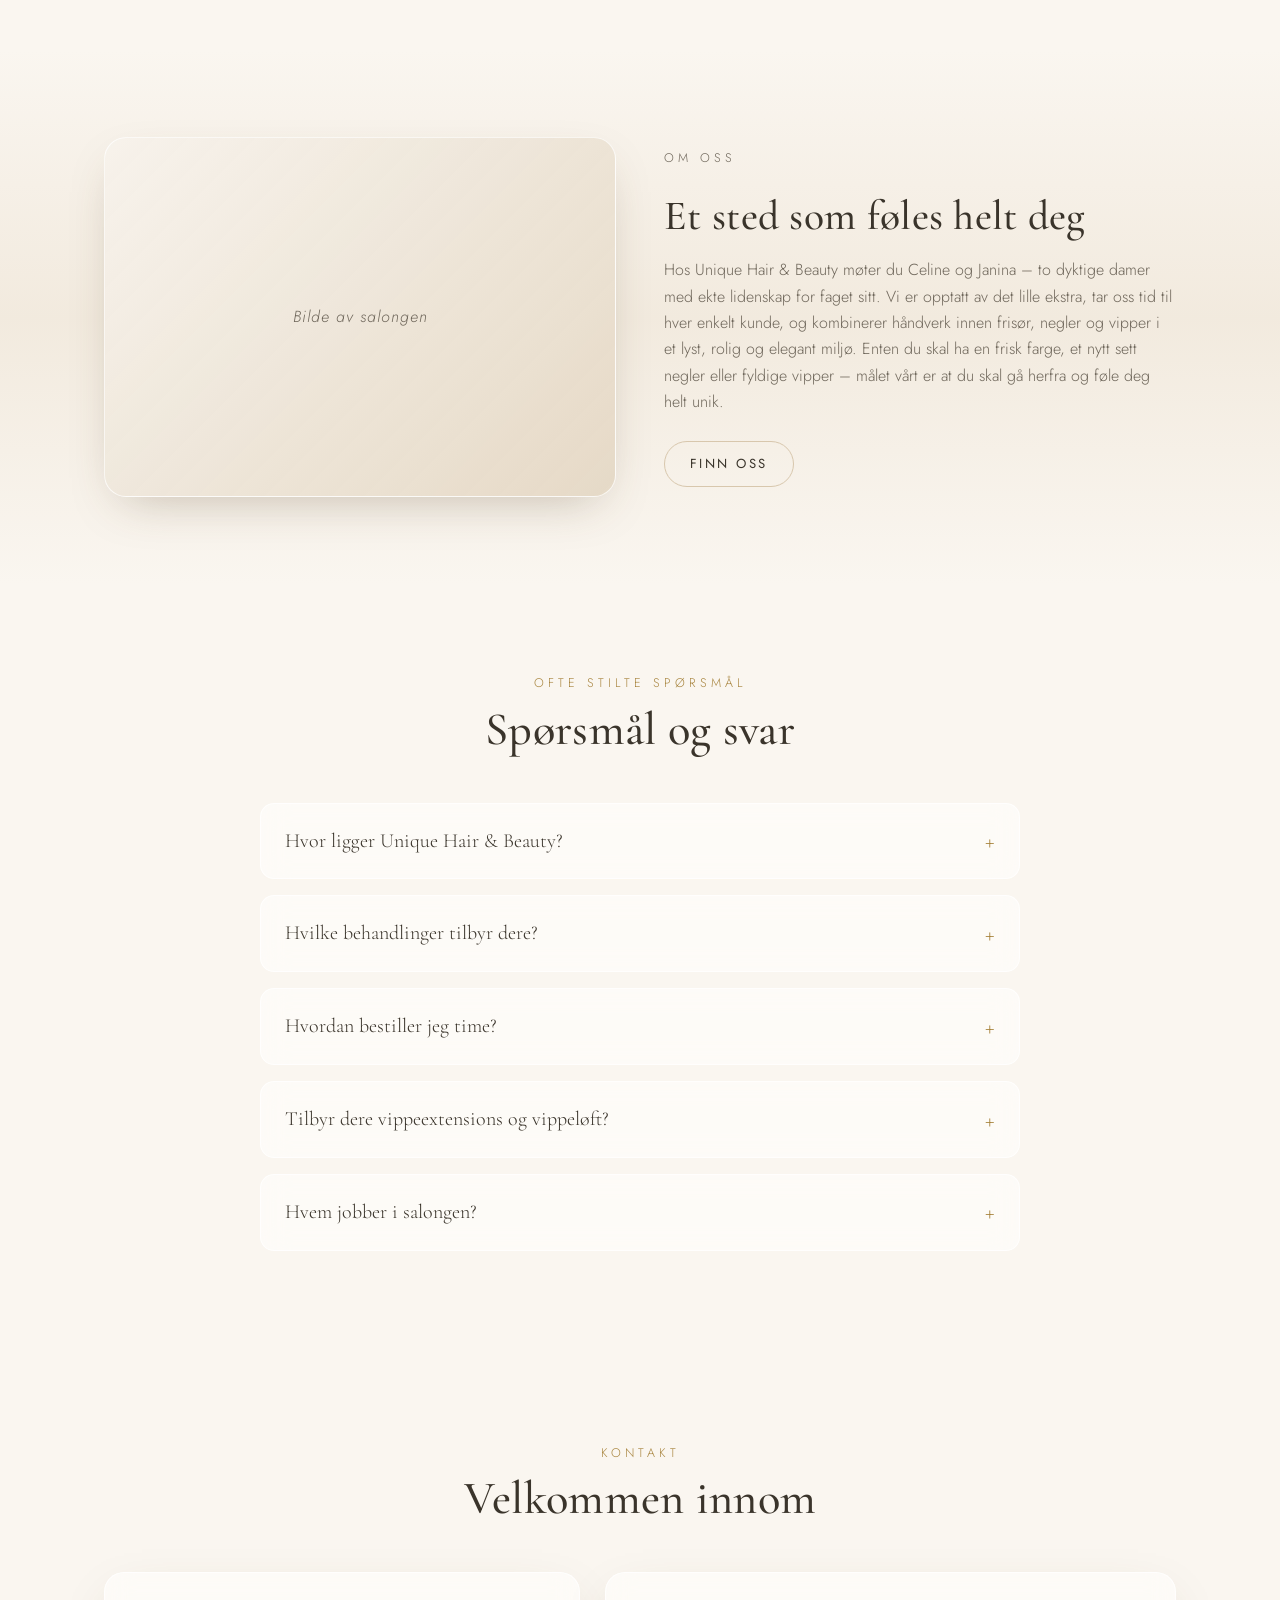
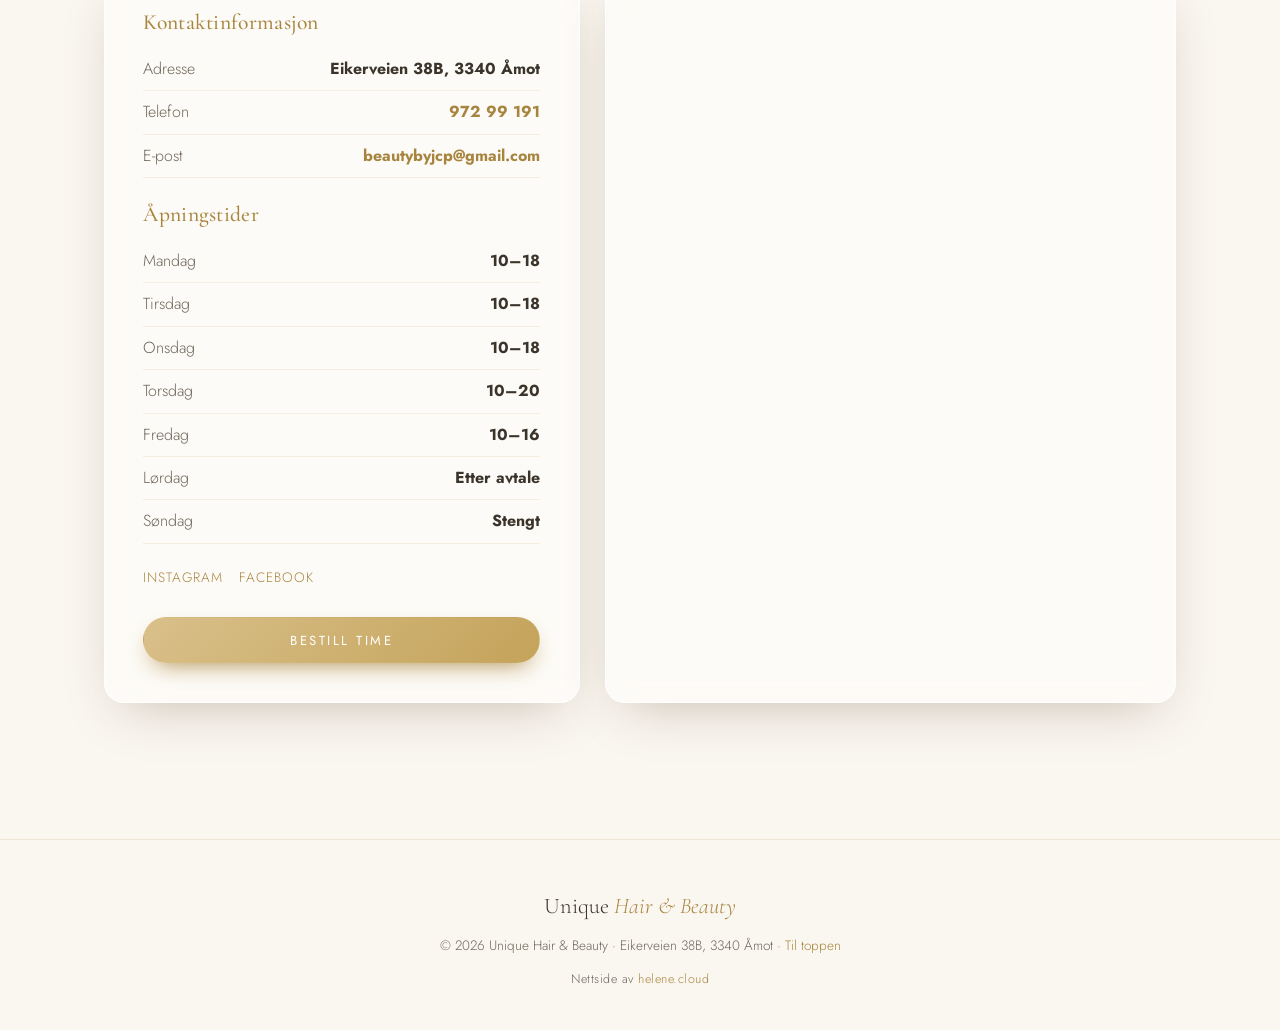
==== commit 690ef891: "Oppdater Google-verifiseringstoken (HTML-tag-metoden) Co-Authored-By: Claude Opus 4.8 <noreply@anthr" ====
--- a/index.html
+++ b/index.html
@@ -12,8 +12,11 @@
   <meta name="robots" content="index, follow" />
   <meta name="theme-color" content="#c4a35a" />
 
-  <!-- Sett inn riktig domene når siden er publisert: -->
-  <link rel="canonical" href="https://uniquehairbeauty.no/" />
+  <!-- Google Search Console-verifisering -->
+  <meta name="google-site-verification" content="GnMAILtJE1lwe50gWlSVCGrQprjQ1K9Lhhvmnb2xXv8" />
+
+  <!-- Live-adresse (bytt til eget domene når det kobles på) -->
+  <link rel="canonical" href="https://uniquehb.netlify.app/" />
 
   <!-- Geo (lokal SEO) -->
   <meta name="geo.region" content="NO" />
@@ -25,9 +28,9 @@
   <meta property="og:title" content="Unique Hair & Beauty – Frisør, negler og vipper i Åmot" />
   <meta property="og:description" content="Frisør · Negledesign · Vippedesign i Åmot, Modum. Bestill time enkelt på nett." />
   <meta property="og:locale" content="nb_NO" />
-  <meta property="og:url" content="https://uniquehairbeauty.no/" />
+  <meta property="og:url" content="https://uniquehb.netlify.app/" />
   <!-- Legg gjerne til et delebilde (1200×630): assets/og-image.jpg -->
-  <meta property="og:image" content="https://uniquehairbeauty.no/assets/og-image.jpg" />
+  <meta property="og:image" content="https://uniquehb.netlify.app/assets/og-image.jpg" />
 
   <meta name="twitter:card" content="summary_large_image" />
   <meta name="twitter:title" content="Unique Hair & Beauty – Åmot, Modum" />
@@ -53,8 +56,8 @@
     "@type": ["HairSalon", "BeautySalon"],
     "name": "Unique Hair & Beauty",
     "description": "Salong i Åmot, Modum med frisør, negledesign og vippedesign.",
-    "image": "https://uniquehairbeauty.no/assets/og-image.jpg",
-    "url": "https://uniquehairbeauty.no/",
+    "image": "https://uniquehb.netlify.app/assets/og-image.jpg",
+    "url": "https://uniquehb.netlify.app/",
     "telephone": "+4797299191",
     "email": "beautybyjcp@gmail.com",
     "priceRange": "$$",
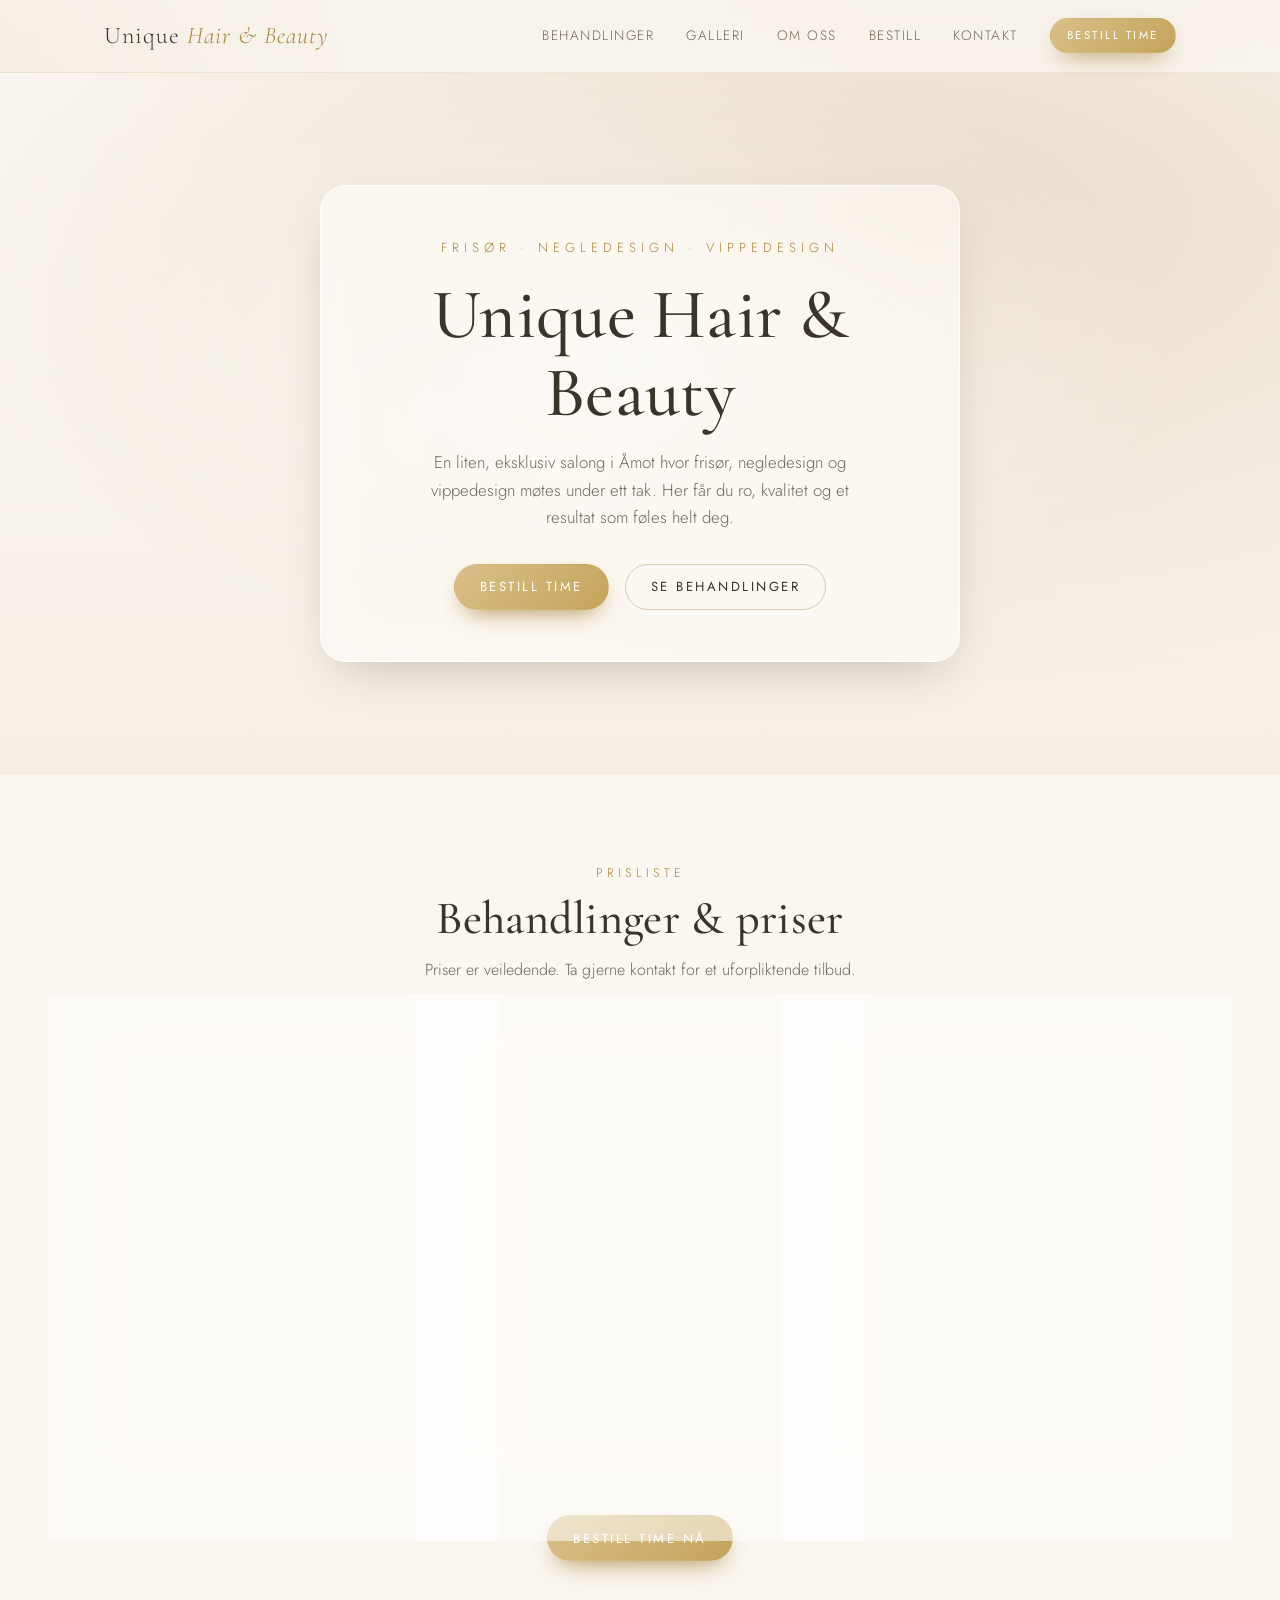
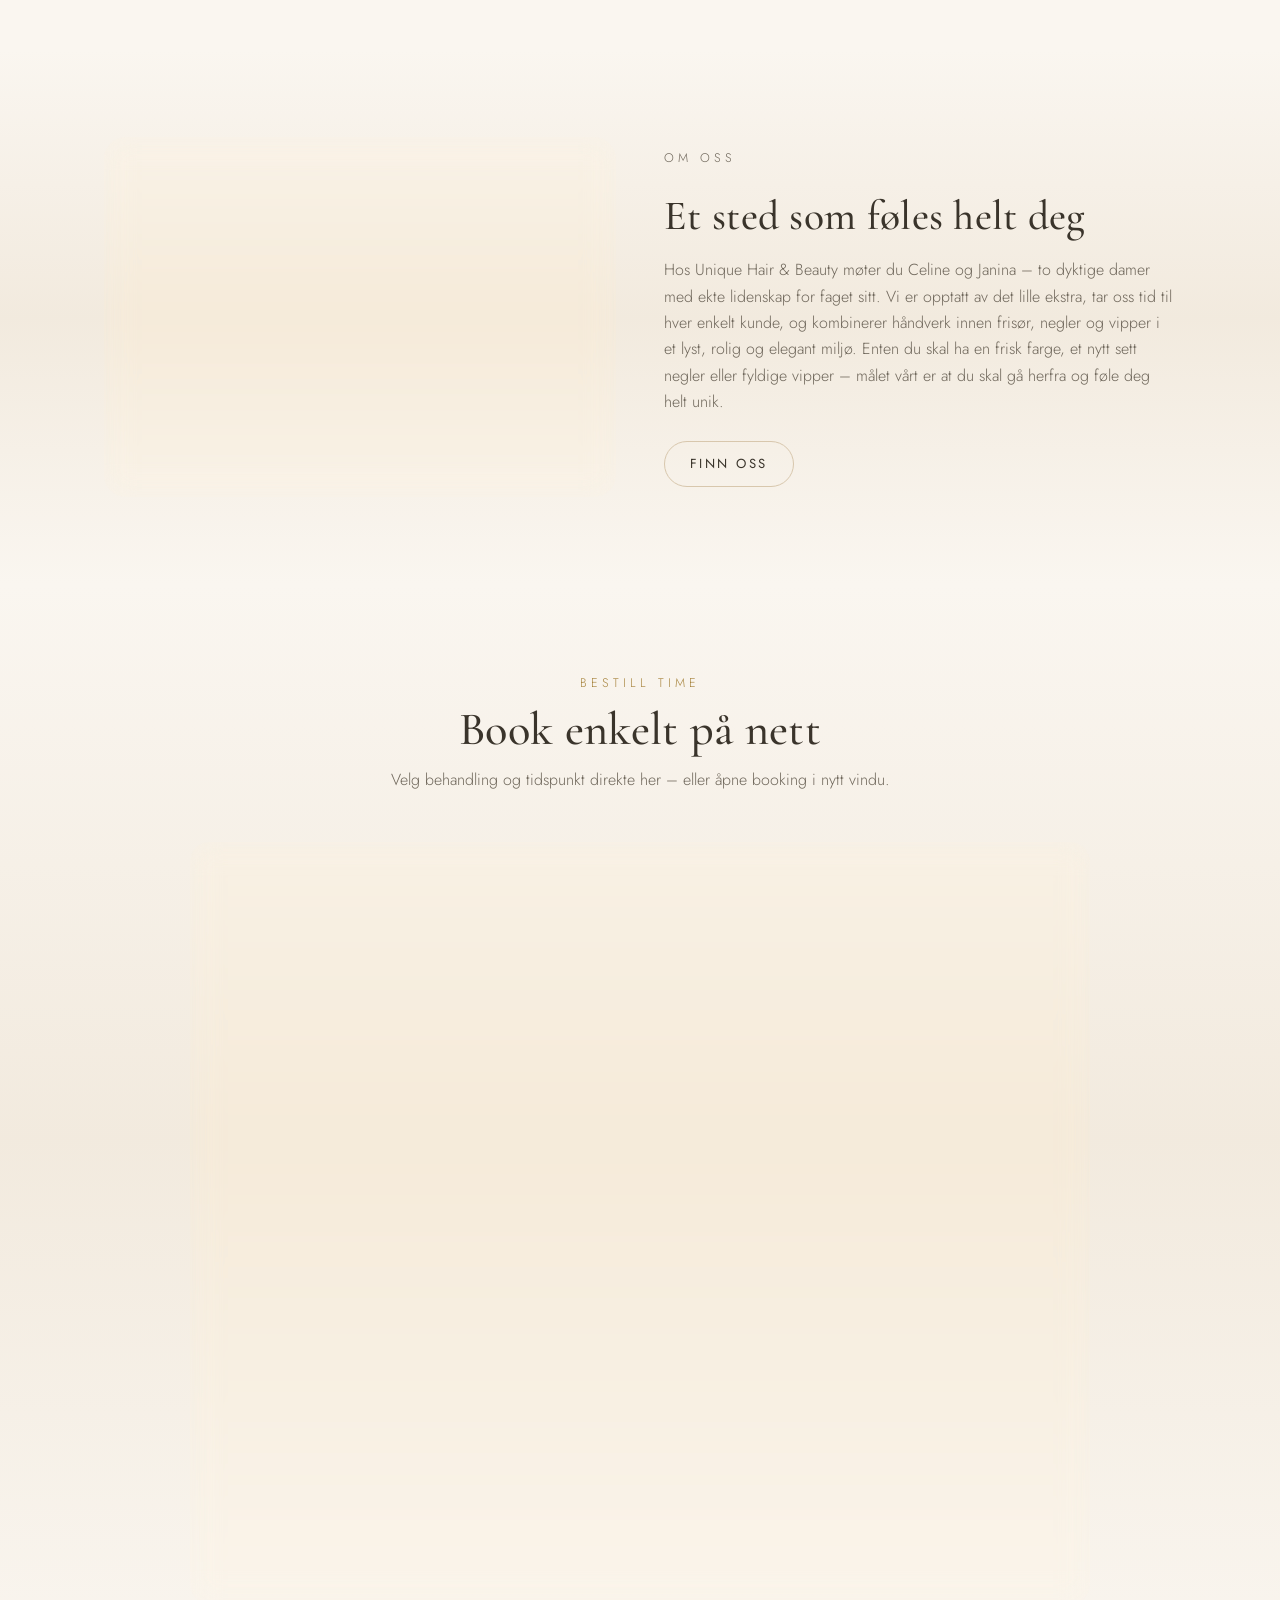
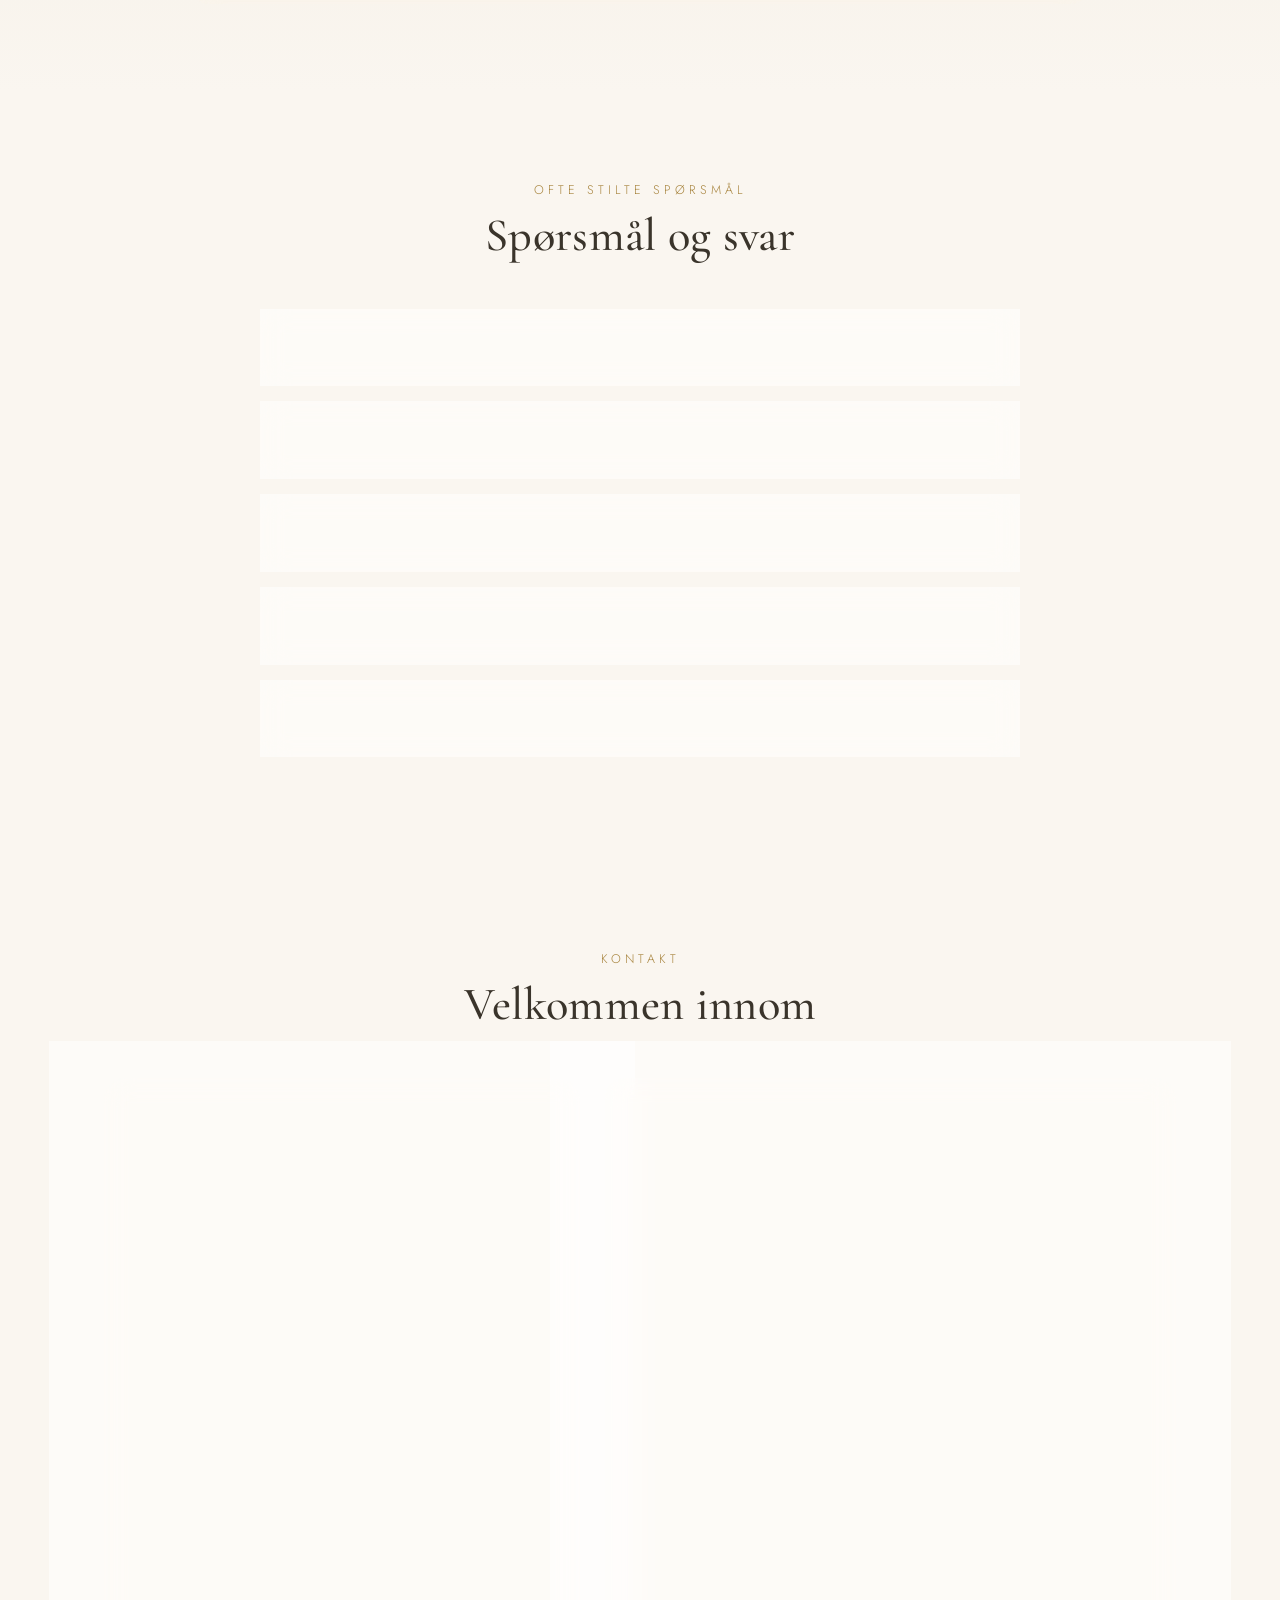
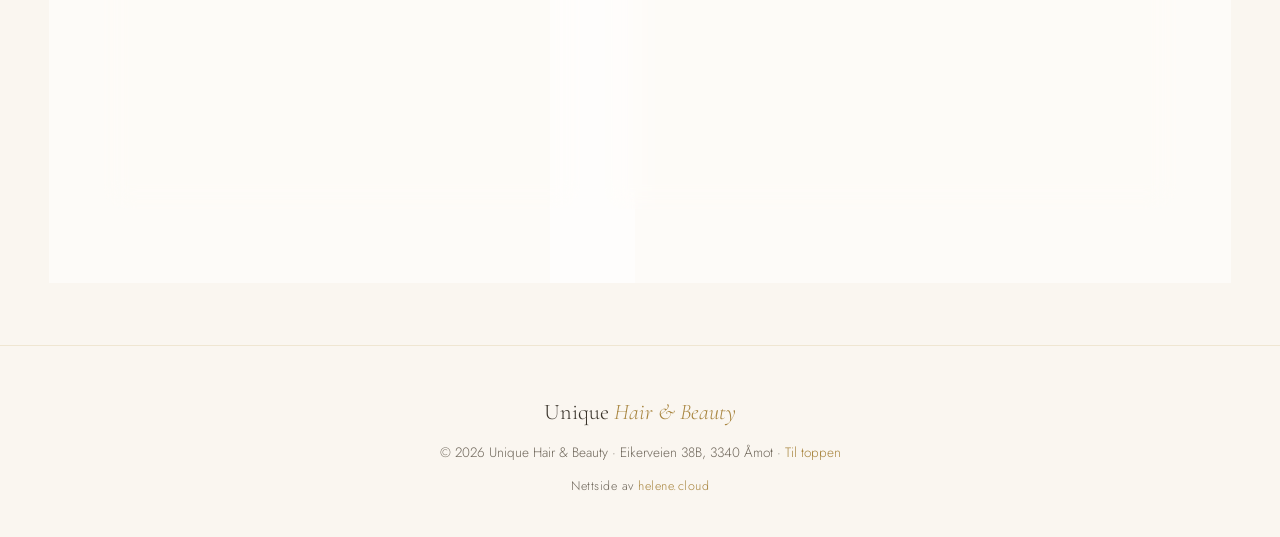
==== commit 4a45417c: "Unique: bildegalleri, inline Timma-booking og «åpent nå»-indikator Co-Authored-By: Claude Opus 4.8 <" ====
--- a/index.html
+++ b/index.html
@@ -137,8 +137,9 @@
 
       <nav class="nav__links" id="navLinks" aria-label="Hovedmeny">
         <a href="#behandlinger">Behandlinger</a>
+        <a href="#galleri">Galleri</a>
         <a href="#om">Om oss</a>
-        <a href="#faq">Spørsmål</a>
+        <a href="#bestill">Bestill</a>
         <a href="#kontakt">Kontakt</a>
         <a href="#" class="btn btn--gold nav__cta" data-booking>Bestill time</a>
       </nav>
@@ -207,6 +208,25 @@
       </div>
     </section>
 
+    <!-- ===================== GALLERI ===================== -->
+    <section class="section" id="galleri" aria-labelledby="galleri-tittel" hidden>
+      <div class="section__head">
+        <p class="eyebrow">Galleri</p>
+        <h2 id="galleri-tittel">Litt av det vi lager</h2>
+      </div>
+      <div class="galleri" id="galleriGrid"></div>
+    </section>
+
+    <!-- ===================== BESTILL (inline Timma) ===================== -->
+    <section class="section section--alt" id="bestill" aria-labelledby="bestill-tittel">
+      <div class="section__head">
+        <p class="eyebrow">Bestill time</p>
+        <h2 id="bestill-tittel">Book enkelt på nett</h2>
+        <p class="section__sub">Velg behandling og tidspunkt direkte her – eller <a href="#" data-booking>åpne booking i nytt vindu</a>.</p>
+      </div>
+      <div class="booking-embed frost" id="bookingEmbed"></div>
+    </section>
+
     <!-- ===================== FAQ (bra for AEO/AI-svarmotorer) ===================== -->
     <section class="section" id="faq" aria-labelledby="faq-tittel">
       <div class="section__head">
@@ -253,7 +273,7 @@
             <li><span>E-post</span><strong><a data-epost href="#">—</a></strong></li>
           </ul>
 
-          <h3>Åpningstider</h3>
+          <h3>Åpningstider <span id="aapentNaa" class="status-badge"></span></h3>
           <ul class="kontakt__hours" id="apningstider"></ul>
 
           <div class="kontakt__social" id="social"></div>
--- a/css/style.css
+++ b/css/style.css
@@ -244,6 +244,24 @@
 .faq__item[open] summary::after { transform: rotate(45deg); }
 .faq__item p { padding: 0 1.5rem 1.3rem; color: var(--ink-soft); margin: 0; }
 
+/* ===================== GALLERI ===================== */
+.galleri { display: grid; grid-template-columns: repeat(auto-fill, minmax(180px, 1fr)); gap: .9rem; max-width: var(--maxw); margin: 0 auto; }
+.galleri__item { display: block; aspect-ratio: 1 / 1; border-radius: 16px; overflow: hidden; border: 1px solid var(--frost-brd); box-shadow: var(--shadow); }
+.galleri__item img { width: 100%; height: 100%; object-fit: cover; transition: transform .4s ease; }
+.galleri__item:hover img { transform: scale(1.06); }
+
+/* ===================== INLINE BOOKING ===================== */
+.booking-embed { max-width: 900px; margin: 0 auto; border-radius: 20px; overflow: hidden; min-height: 600px; }
+.booking-embed iframe { width: 100%; height: 760px; border: 0; display: block; background: #fff; }
+
+/* ===================== ÅPENT NÅ-BADGE ===================== */
+.status-badge { display: inline-flex; align-items: center; gap: .45em; font-family: var(--sans); font-size: .68rem; font-weight: 400; letter-spacing: .5px; text-transform: uppercase; padding: .28em .75em; border-radius: 999px; vertical-align: middle; }
+.status-badge .status-dot { width: 8px; height: 8px; border-radius: 50%; display: inline-block; }
+.status-badge.is-open { background: rgba(54, 163, 90, .14); color: #2f7a44; }
+.status-badge.is-open .status-dot { background: #36a35a; box-shadow: 0 0 0 3px rgba(54, 163, 90, .2); }
+.status-badge.is-closed { background: rgba(150, 90, 90, .12); color: #9a5a5a; }
+.status-badge.is-closed .status-dot { background: #b5675f; }
+
 /* ===================== FOOTER ===================== */
 .footer { text-align: center; padding: 3rem 1.5rem 2.5rem; border-top: 1px solid rgba(196,163,90,.2); margin-top: 3rem; }
 .footer__brand { font-family: var(--serif); font-size: 1.4rem; }
